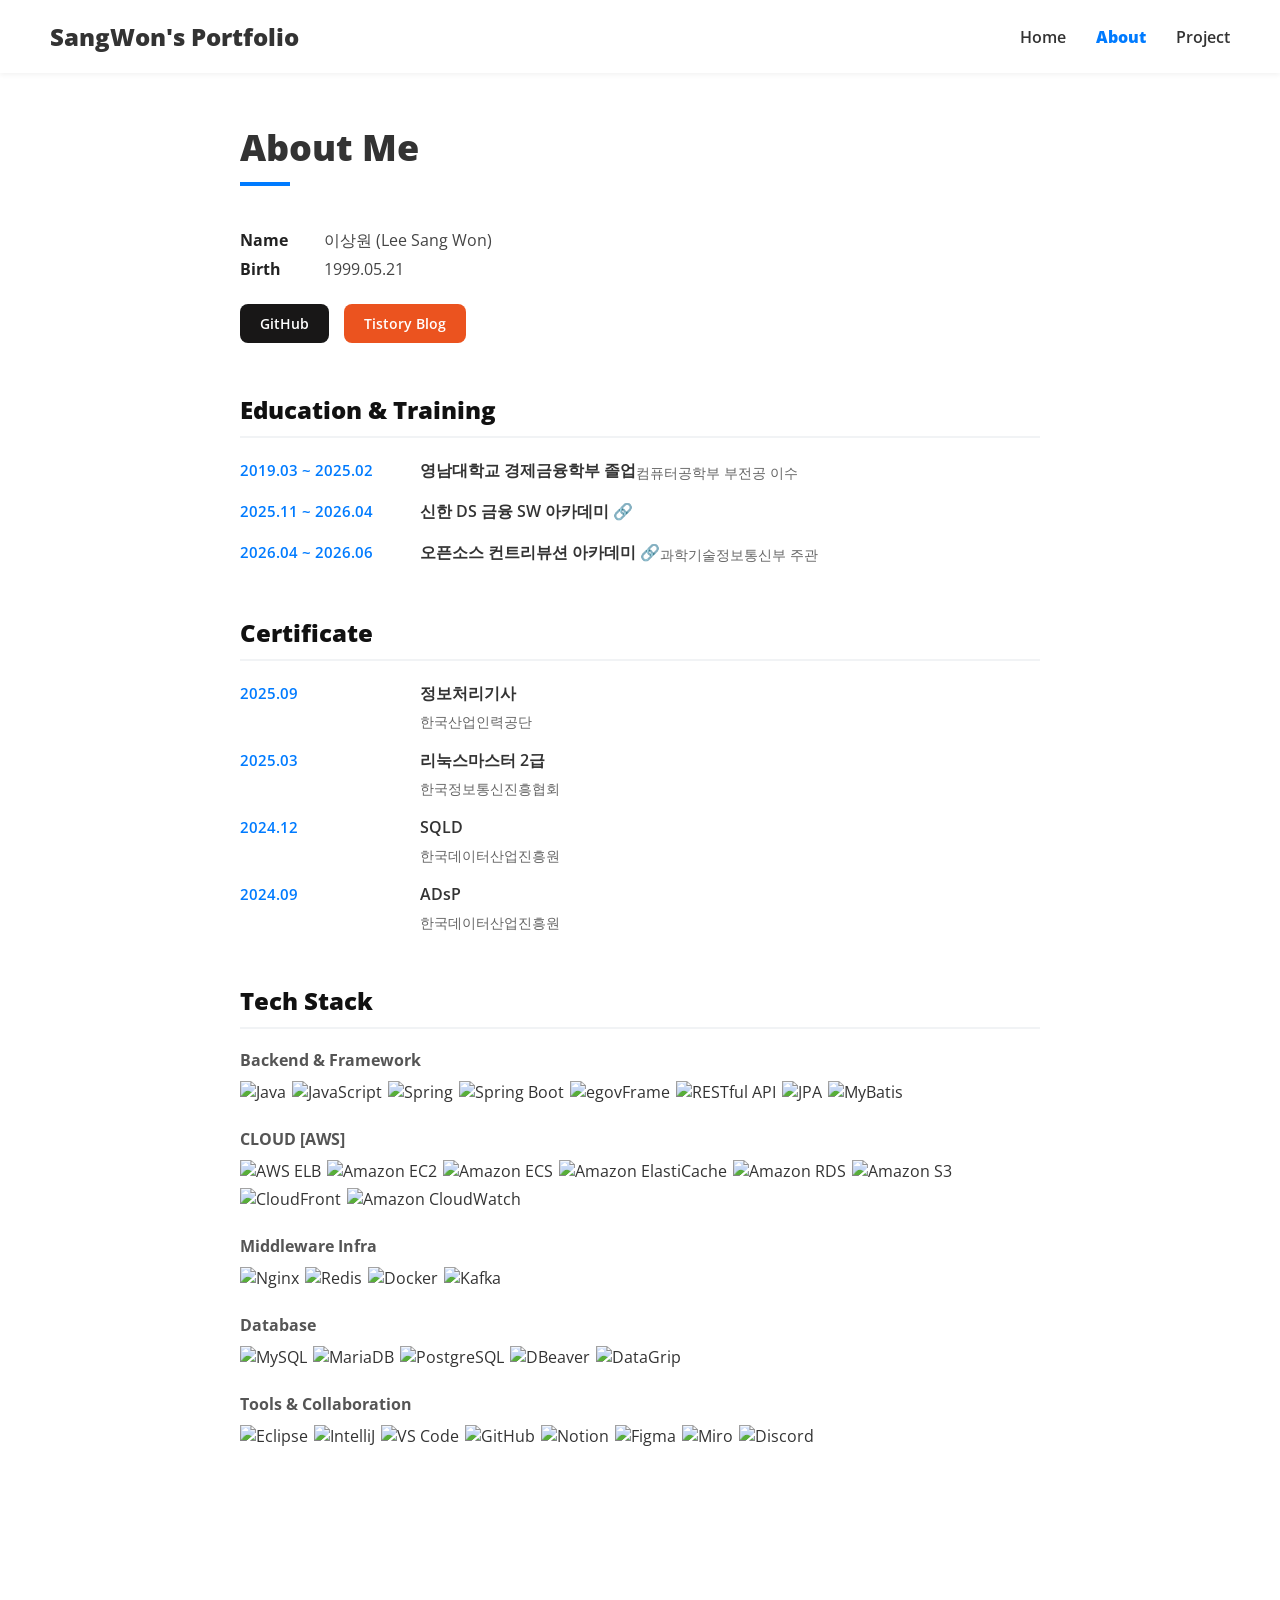
==== about.html @ 1053d4ac "Update about.html" ====
<!DOCTYPE html>
<html lang="ko">
<head>
    <meta charset="UTF-8">
    <meta name="viewport" content="width=device-width, initial-scale=1.0">
    <title>About - 상원's Portfolio</title>
    <link href="https://fonts.googleapis.com/css2?family=Open+Sans:wght@400;600;800&display=swap" rel="stylesheet">
    <link rel="stylesheet" href="style.css">
</head>
<body>
    <header id="header-container"></header>

    <main class="main-about">
        <h1 class="title">About Me</h1>
        <div class="line"></div>

        <div class="profile-info">
            <div><strong>Name</strong> 이상원 (Lee Sang Won)</div>
            <div><strong>Birth</strong> 1999.05.21</div>
        </div>

        <div class="channels">
            <a href="https://github.com/nippyclouding" target="_blank" class="btn-channel btn-github">GitHub</a>
            <a href="https://nippyclouding.tistory.com/" target="_blank" class="btn-channel btn-blog">Tistory Blog</a>
        </div>

        <h2 class="section-title">Education & Training</h2>
        <ul class="history-list">
            <li>
                <div class="date">2019.03 ~ 2025.02</div>
                <div class="desc">영남대학교 경제금융학부 졸업   </div>
                    <div class="sub-desc">컴퓨터공학부 부전공 이수</div>
            </li>
            <li>
                <div class="date">2025.11 ~ 2026.04</div>
                <div class="desc">
                    <a href="https://shinhanacademy.com/" target="_blank" class="link-hover">신한 DS 금융 SW 아카데미 🔗</a>
                </div>
            </li>
            <li>
                <div class="date">2026.04 ~ 2026.06</div>
                <div class="desc">
                    <a href="https://oss.kr/pages/3" target="_blank" class="link-hover">오픈소스 컨트리뷰션 아카데미 🔗</a>
                </div>
                <div class="sub-desc">과학기술정보통신부 주관</div>
            </li>
        </ul>

        <h2 class="section-title">Certificate</h2>
        <ul class="history-list">
            <li>
                <div class="date">2025.09</div>
                <div>
                    <div class="desc">정보처리기사</div>
                    <div class="sub-desc">한국산업인력공단</div>
                </div>
            </li>
            <li>
                <div class="date">2025.03</div>
                <div>
                    <div class="desc">리눅스마스터 2급</div>
                    <div class="sub-desc">한국정보통신진흥협회</div>
                </div>
            </li>
            <li>
                <div class="date">2024.12</div>
                <div>
                    <div class="desc">SQLD</div>
                    <div class="sub-desc">한국데이터산업진흥원</div>
                </div>
            </li>
            <li>
                <div class="date">2024.09</div>
                <div>
                    <div class="desc">ADsP</div>
                    <div class="sub-desc">한국데이터산업진흥원</div>
                </div>
            </li>
        </ul>

        <h2 class="section-title">Tech Stack</h2>
        <div class="tech-stack">
            <!-- Backend & Framework -->
            <div class="stack-category">
                <h4>Backend & Framework</h4>
                <div class="tags">
                    <img src="https://img.shields.io/badge/Java-007396?style=flat-square&logo=java&logoColor=white" alt="Java">
                    <img src="https://img.shields.io/badge/JavaScript-F7DF1E?style=flat-square&logo=javascript&logoColor=black" alt="JavaScript">
                    <img src="https://img.shields.io/badge/Spring-6DB33F?style=flat-square&logo=spring&logoColor=white" alt="Spring">
                    <img src="https://img.shields.io/badge/Spring Boot-6DB33F?style=flat-square&logo=springboot&logoColor=white" alt="Spring Boot">
                    <img src="https://img.shields.io/badge/egovFrame-333333?style=flat-square" alt="egovFrame">
                    <img src="https://img.shields.io/badge/RESTful API-005571?style=flat-square" alt="RESTful API">
                    <img src="https://img.shields.io/badge/JPA-59666C?style=flat-square" alt="JPA">
                    <img src="https://img.shields.io/badge/MyBatis-000000?style=flat-square" alt="MyBatis">
                </div>
            </div>

            <!-- CLOUD [AWS] -->
            <div class="stack-category">
                <h4>CLOUD [AWS]</h4>
                <div class="tags">
                    <img src="https://img.shields.io/badge/AWS ELB (ALB)-8C4FFF?style=flat-square&logo=amazonwebservices&logoColor=white" alt="AWS ELB">
                    <img src="https://img.shields.io/badge/Amazon EC2-FF9900?style=flat-square&logo=amazonec2&logoColor=white" alt="Amazon EC2">
                    <img src="https://img.shields.io/badge/Amazon ECS-FF9900?style=flat-square&logo=amazonecs&logoColor=white" alt="Amazon ECS">
                    <img src="https://img.shields.io/badge/Amazon ElastiCache-C925D1?style=flat-square&logo=amazonwebservices&logoColor=white" alt="Amazon ElastiCache">
                    <img src="https://img.shields.io/badge/Amazon RDS-527FFF?style=flat-square&logo=amazonrds&logoColor=white" alt="Amazon RDS">
                    <img src="https://img.shields.io/badge/Amazon S3-569A31?style=flat-square&logo=amazons3&logoColor=white" alt="Amazon S3">
                    <img src="https://img.shields.io/badge/Amazon CloudFront-D05C4B?style=flat-square" alt="CloudFront">
                    <img src="https://img.shields.io/badge/Amazon CloudWatch-FF4F8B?style=flat-square&logo=amazoncloudwatch&logoColor=white" alt="Amazon CloudWatch">
                </div>
            </div>

            <!-- Middleware Infra -->
            <div class="stack-category">
                <h4>Middleware Infra</h4>
                <div class="tags">
                    <img src="https://img.shields.io/badge/Nginx-009639?style=flat-square&logo=nginx&logoColor=white" alt="Nginx">
                    <img src="https://img.shields.io/badge/Redis-DC382D?style=flat-square&logo=redis&logoColor=white" alt="Redis">
                    <img src="https://img.shields.io/badge/Docker-2496ED?style=flat-square&logo=docker&logoColor=white" alt="Docker">
                    <img src="https://img.shields.io/badge/Apache Kafka-231F20?style=flat-square&logo=apachekafka&logoColor=white" alt="Kafka">
                </div>
            </div>

            <!-- Database -->
            <div class="stack-category">
                <h4>Database</h4>
                <div class="tags">
                    <img src="https://img.shields.io/badge/MySQL-4479A1?style=flat-square&logo=mysql&logoColor=white" alt="MySQL">
                    <img src="https://img.shields.io/badge/MariaDB-003545?style=flat-square&logo=mariadb&logoColor=white" alt="MariaDB">
                    <img src="https://img.shields.io/badge/PostgreSQL-4169E1?style=flat-square&logo=postgresql&logoColor=white" alt="PostgreSQL">
                    <img src="https://img.shields.io/badge/DBeaver-382923?style=flat-square&logo=dbeaver&logoColor=white" alt="DBeaver">
                    <img src="https://img.shields.io/badge/DataGrip-000000?style=flat-square&logo=datagrip&logoColor=white" alt="DataGrip">
                </div>
            </div>

            <!-- Tools & Collaboration -->
            <div class="stack-category">
                <h4>Tools & Collaboration</h4>
                <div class="tags">
                    <img src="https://img.shields.io/badge/Eclipse-2C2255?style=flat-square&logo=eclipseide&logoColor=white" alt="Eclipse">
                    <img src="https://img.shields.io/badge/IntelliJ IDEA-000000?style=flat-square&logo=intellijidea&logoColor=white" alt="IntelliJ">
                    <img src="https://img.shields.io/badge/VS Code-007ACC?style=flat-square&logo=visualstudiocode&logoColor=white" alt="VS Code">
                    <img src="https://img.shields.io/badge/GitHub-181717?style=flat-square&logo=github&logoColor=white" alt="GitHub">
                    <img src="https://img.shields.io/badge/Notion-000000?style=flat-square&logo=notion&logoColor=white" alt="Notion">
                    <img src="https://img.shields.io/badge/Figma-F24E1E?style=flat-square&logo=figma&logoColor=white" alt="Figma">
                    <img src="https://img.shields.io/badge/Miro-050038?style=flat-square&logo=miro&logoColor=white" alt="Miro">
                    <img src="https://img.shields.io/badge/Discord-5865F2?style=flat-square&logo=discord&logoColor=white" alt="Discord">
                </div>
            </div>
        </div>

    </main>

    <!-- 자바스크립트 파일 연결 (헤더 불러오기 및 활성화 기능) -->
    <script src="script.js"></script>
</body>
</html>
---- style.css ----
/* =========================================
   1. 공통 스타일 (모든 페이지 적용)
   ========================================= */
body { margin: 0; padding: 0; font-family: 'Open Sans', sans-serif; background-color: #ffffff; color: #333333; }
a { text-decoration: none; color: inherit; }

/* 헤더 */
header { display: flex; justify-content: space-between; align-items: center; padding: 20px 50px; box-shadow: 0 2px 5px rgba(0,0,0,0.05); background-color: white; }
.logo { font-size: 24px; font-weight: 800; }
.menu ul { list-style: none; display: flex; gap: 30px; margin: 0; padding: 0; }
.menu ul li a { font-weight: 600; font-size: 16px; transition: color 0.3s; color: #333;}
.menu ul li a:hover { color: #007bff; }
.menu ul li a.active { color: #007bff; font-weight: 800; }

/* 공통 제목 스타일 */
.title { font-size: 36px; font-weight: 800; margin-bottom: 10px; }
.line { width: 50px; height: 4px; background-color: #007bff; margin-bottom: 40px; }


/* =========================================
   2. Index 페이지 전용 스타일 (시원한 좌우 분할)
   ========================================= */
.main-index { display: flex; align-items: center; justify-content: space-between; height: calc(100vh - 85px); max-width: 1200px; margin: 0 auto; padding: 0 50px; }

/* 사라졌던 예시 이미지 주소 복구! */
.image-box { width: 45%; height: 65vh; background-image: url('https://images.unsplash.com/photo-1498050108023-c5249f4df085?ixlib=rb-4.0.3&auto=format&fit=crop&w=600&q=80'); background-size: cover; background-position: center; border-radius: 30px; box-shadow: 0 20px 40px rgba(0,0,0,0.15); }
.text-box { width: 45%; display: flex; flex-direction: column; justify-content: center; }
.name { font-size: 56px; font-weight: 800; margin: 0 0 15px 0; letter-spacing: -1px; }
.index-line { width: 60px; height: 6px; background-color: #007bff; margin-bottom: 30px; }

/* 롤링 애니메이션 */
.animated-text { font-size: 38px; font-weight: 700; display: flex; align-items: center; margin-bottom: 50px; color: #333; }
.words-wrapper { margin-left: 15px; height: 50px; overflow: hidden; position: relative; }
.words { display: flex; flex-direction: column; animation: rollUp 6s cubic-bezier(0.68, -0.55, 0.27, 1.55) infinite; color: #007bff; }
.words span { height: 50px; line-height: 50px; }

@keyframes rollUp {
    0%, 25% { transform: translateY(0); }
    33%, 58% { transform: translateY(-50px); }
    66%, 91% { transform: translateY(-100px); }
    100% { transform: translateY(0); }
}

.btn-project { display: inline-block; padding: 16px 36px; background-color: #111; color: white; font-size: 18px; font-weight: 600; border-radius: 40px; width: fit-content; transition: all 0.3s ease; }
.btn-project:hover { background-color: #007bff; transform: translateY(-5px); box-shadow: 0 10px 20px rgba(0,123,255,0.3); }


/* =========================================
   3. About 페이지 전용 스타일 (세로로 정상 출력)
   ========================================= */
.main-about { max-width: 800px; margin: 50px auto; padding: 0 20px 100px 20px; }
.section-title { font-size: 24px; font-weight: 800; margin-top: 50px; margin-bottom: 20px; color: #111; border-bottom: 2px solid #f1f3f5; padding-bottom: 10px; }
.profile-info { font-size: 16px; line-height: 1.8; color: #444; }
.profile-info strong { width: 80px; display: inline-block; color: #222; }
.channels { display: flex; gap: 15px; margin-top: 20px; }
.btn-channel { padding: 10px 20px; border-radius: 8px; font-weight: 600; font-size: 14px; color: white; transition: transform 0.3s, opacity 0.3s; }
.btn-channel:hover { transform: translateY(-3px); opacity: 0.9; }
.btn-github { background-color: #181717; }
.btn-blog { background-color: #eb531f; }
.link-hover { transition: color 0.3s; }
.link-hover:hover { color: #007bff; text-decoration: underline; }
.history-list { list-style: none; padding: 0; margin: 0; }
.history-list li { display: flex; align-items: flex-start; margin-bottom: 15px; line-height: 1.6; }
.history-list .date { font-weight: 600; color: #007bff; width: 180px; flex-shrink: 0; font-size: 15px; }
.history-list .desc { font-size: 16px; color: #333; font-weight: 600; }
.history-list .sub-desc { font-size: 14px; color: #666; font-weight: 400; margin-top: 4px; }
.tech-stack { margin-top: 20px; }
.stack-category { margin-bottom: 25px; }
.stack-category h4 { margin: 0 0 10px 0; font-size: 16px; color: #555; }
.tags { display: flex; flex-wrap: wrap; gap: 6px; }


/* =========================================
   4. Project 페이지 전용 스타일
   ========================================= */
.main-project { max-width: 1000px; margin: 50px auto; padding: 0 20px 100px 20px; }
.project-grid { display: grid; grid-template-columns: 1fr 1fr; gap: 30px; }
.card { background: white; border-radius: 15px; padding: 30px; box-shadow: 0 10px 20px rgba(0,0,0,0.05); transition: transform 0.3s; border: 1px solid #f1f3f5; }
.card:hover { transform: translateY(-5px); }
.card h3 { font-size: 22px; font-weight: 800; margin-top: 0; }
.card p { color: #666; line-height: 1.6; font-size: 15px; }
.card ul { padding-left: 20px; color: #555; margin-bottom: 25px; }
.card ul li { margin-bottom: 8px; font-size: 14px; }
.btn-link { display: inline-block; padding: 10px 20px; background-color: #007bff; color: white; border-radius: 8px; font-weight: 600; font-size: 14px; transition: background 0.3s; }
.btn-link:hover { background-color: #0056b3; }

/* 반응형 */
@media (max-width: 768px) {
    /* 공통: 헤더 세로 배치 및 간격 축소 */
    header { flex-direction: column; padding: 15px 20px; gap: 15px; }
    .menu ul { gap: 15px; flex-wrap: wrap; justify-content: center; }
    .title { font-size: 28px; }

    /* Index 페이지: 좌우 분할을 상하 분할로 변경 */
    .main-index { 
        flex-direction: column; 
        height: auto; 
        padding: 30px 20px; 
        gap: 30px; 
        text-align: center; /* 가운데 정렬 */
    }
    .image-box { width: 100%; height: 350px; border-radius: 20px; }
    .text-box { width: 100%; align-items: center; } /* 텍스트 가운데 정렬 */
    .name { font-size: 36px; margin-bottom: 10px; }
    
    /* 애니메이션 글자 크기 축소 */
    .animated-text { font-size: 24px; justify-content: center; margin-bottom: 30px; }
    .words-wrapper { height: 35px; }
    .words span { height: 35px; line-height: 35px; }
    
    /* 모바일용 애니메이션 높이 재설정 */
    @keyframes rollUp {
        0%, 25% { transform: translateY(0); }
        33%, 58% { transform: translateY(-35px); }
        66%, 91% { transform: translateY(-70px); }
        100% { transform: translateY(0); }
    }

    /* About 페이지: 여백 줄이고 타임라인 세로로 변경 */
    .main-about { padding: 0 15px 50px 15px; margin-top: 20px; }
    .history-list li { flex-direction: column; margin-bottom: 25px; }
    .history-list .date { width: auto; margin-bottom: 5px; font-size: 14px; }
    .profile-info { font-size: 14px; }
    .btn-channel { padding: 8px 15px; font-size: 13px; }

    /* 기술 스택 배지 정렬 */
    .tags { justify-content: flex-start; }

    /* Project 페이지: 2칸 카드를 1칸으로 변경 */
    .main-project { padding: 0 15px 50px 15px; margin-top: 20px; }
    .project-grid { grid-template-columns: 1fr; gap: 20px; }
}
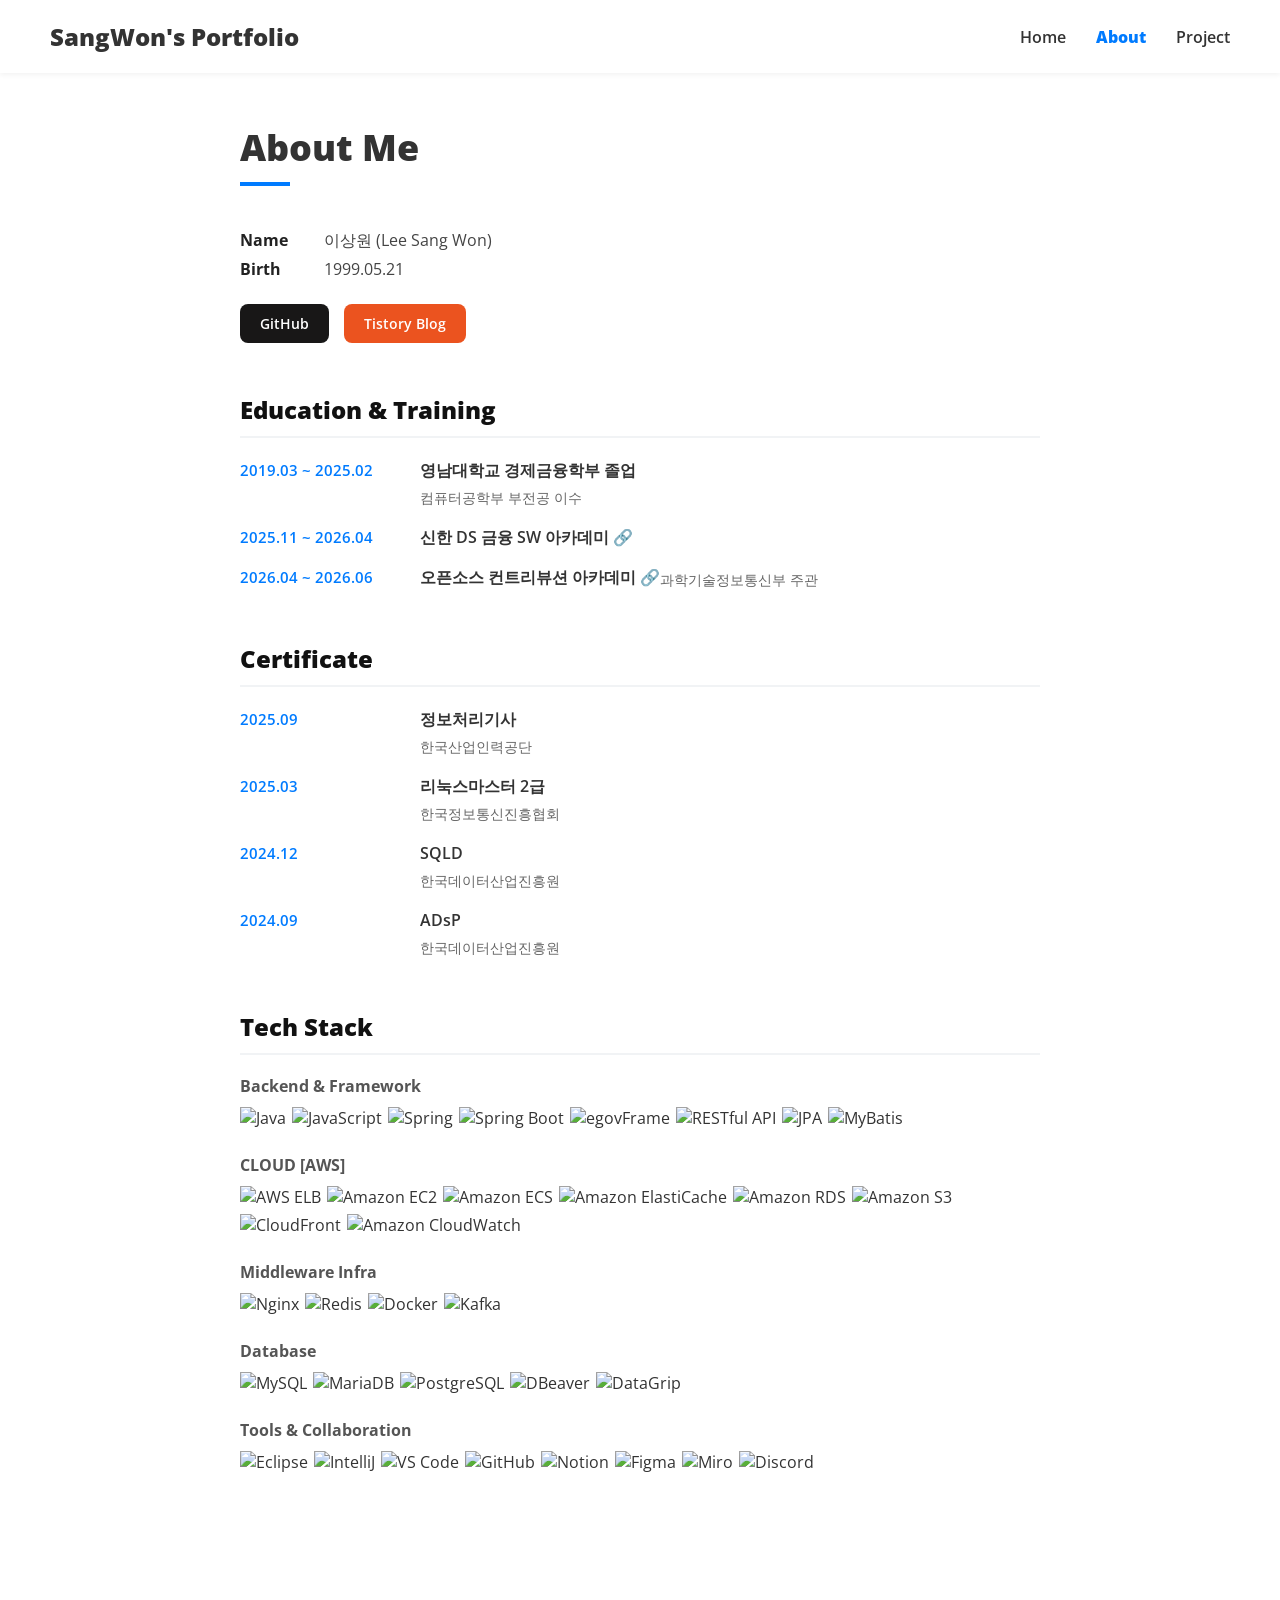
==== commit b2fe35fa: "Update about.html" ====
--- a/about.html
+++ b/about.html
@@ -28,8 +28,10 @@
         <ul class="history-list">
             <li>
                 <div class="date">2019.03 ~ 2025.02</div>
-                <div class="desc">영남대학교 경제금융학부 졸업   </div>
+                <div>
+                    <div class="desc">영남대학교 경제금융학부 졸업</div>
                     <div class="sub-desc">컴퓨터공학부 부전공 이수</div>
+                </div>
             </li>
             <li>
                 <div class="date">2025.11 ~ 2026.04</div>
--- a/style.css
+++ b/style.css
@@ -84,6 +84,88 @@
 .btn-link { display: inline-block; padding: 10px 20px; background-color: #007bff; color: white; border-radius: 8px; font-weight: 600; font-size: 14px; transition: background 0.3s; }
 .btn-link:hover { background-color: #0056b3; }
 
+/* =========================================
+   추가된 Project 페이지 타임라인 & 카드 상세 스타일
+   ========================================= */
+
+/* 타임라인 레이아웃 (가로형) */
+.project-timeline-wrapper {
+    position: relative;
+    margin: 40px 0 80px 0;
+    display: flex;
+    justify-content: space-between;
+    padding: 0 20px;
+}
+.timeline-line {
+    position: absolute;
+    top: 52px; /* 회색 점(dot) 높이에 맞춤 */
+    left: 10%;
+    right: 10%;
+    height: 2px;
+    background-color: #999;
+    z-index: 1;
+}
+.timeline-node {
+    position: relative;
+    z-index: 2;
+    display: flex;
+    flex-direction: column;
+    align-items: center;
+    text-align: center;
+    width: 23%;
+    background-color: #fff; /* 선을 가리기 위한 배경 */
+}
+.node-top {
+    font-size: 13px;
+    color: #666;
+    margin-bottom: 10px;
+    height: 38px; 
+    line-height: 1.4;
+}
+.node-dot {
+    width: 14px;
+    height: 14px;
+    background-color: #555;
+    border-radius: 50%;
+    margin-bottom: 20px;
+}
+.node-logo {
+    font-weight: 800;
+    font-size: 18px;
+    margin-bottom: 15px;
+    height: 24px;
+}
+.node-title {
+    font-size: 16px;
+    font-weight: 600;
+    margin-bottom: 10px;
+    color: #333;
+}
+.node-desc {
+    font-size: 14px;
+    color: #666;
+    line-height: 1.5;
+}
+
+/* 프로젝트 카드 이미지 및 버튼 정렬 */
+.card {
+    display: flex;
+    flex-direction: column;
+}
+.card-img {
+    width: 100%;
+    height: 200px;
+    background-size: cover;
+    background-position: center;
+    border-radius: 10px;
+    margin-bottom: 20px;
+}
+.card-links {
+    margin-top: auto; /* 버튼들을 카드 하단으로 밀어냄 */
+    display: flex;
+    gap: 10px;
+}
+
 /* 반응형 */
 @media (max-width: 768px) {
     /* 공통: 헤더 세로 배치 및 간격 축소 */
@@ -115,6 +197,7 @@
         66%, 91% { transform: translateY(-70px); }
         100% { transform: translateY(0); }
     }
+   
 
     /* About 페이지: 여백 줄이고 타임라인 세로로 변경 */
     .main-about { padding: 0 15px 50px 15px; margin-top: 20px; }
@@ -129,4 +212,32 @@
     /* Project 페이지: 2칸 카드를 1칸으로 변경 */
     .main-project { padding: 0 15px 50px 15px; margin-top: 20px; }
     .project-grid { grid-template-columns: 1fr; gap: 20px; }
-}
+
+
+
+   /* 모바일 타임라인 (세로형 변환) */
+    .project-timeline-wrapper {
+        flex-direction: column;
+        align-items: flex-start;
+        gap: 30px;
+        padding-left: 30px;
+    }
+    .timeline-line {
+        top: 0;
+        bottom: 0;
+        left: 36px;
+        width: 2px;
+        height: auto;
+    }
+    .timeline-node {
+        width: 100%;
+        flex-direction: row;
+        text-align: left;
+        background: transparent;
+    }
+    .node-top { height: auto; width: 120px; margin-bottom: 0; padding-right: 15px; }
+    .node-dot { margin: 0 15px 0 0; position: relative; left: -10px; }
+    .node-logo, .node-title, .node-desc { margin-bottom: 5px; }
+    .node-logo { display: none; /* 모바일에서는 깔끔함을 위해 로고 생략 */ }
+    .node-desc { br { display: none; } } /* 모바일에서는 줄바꿈 무시 */
+}
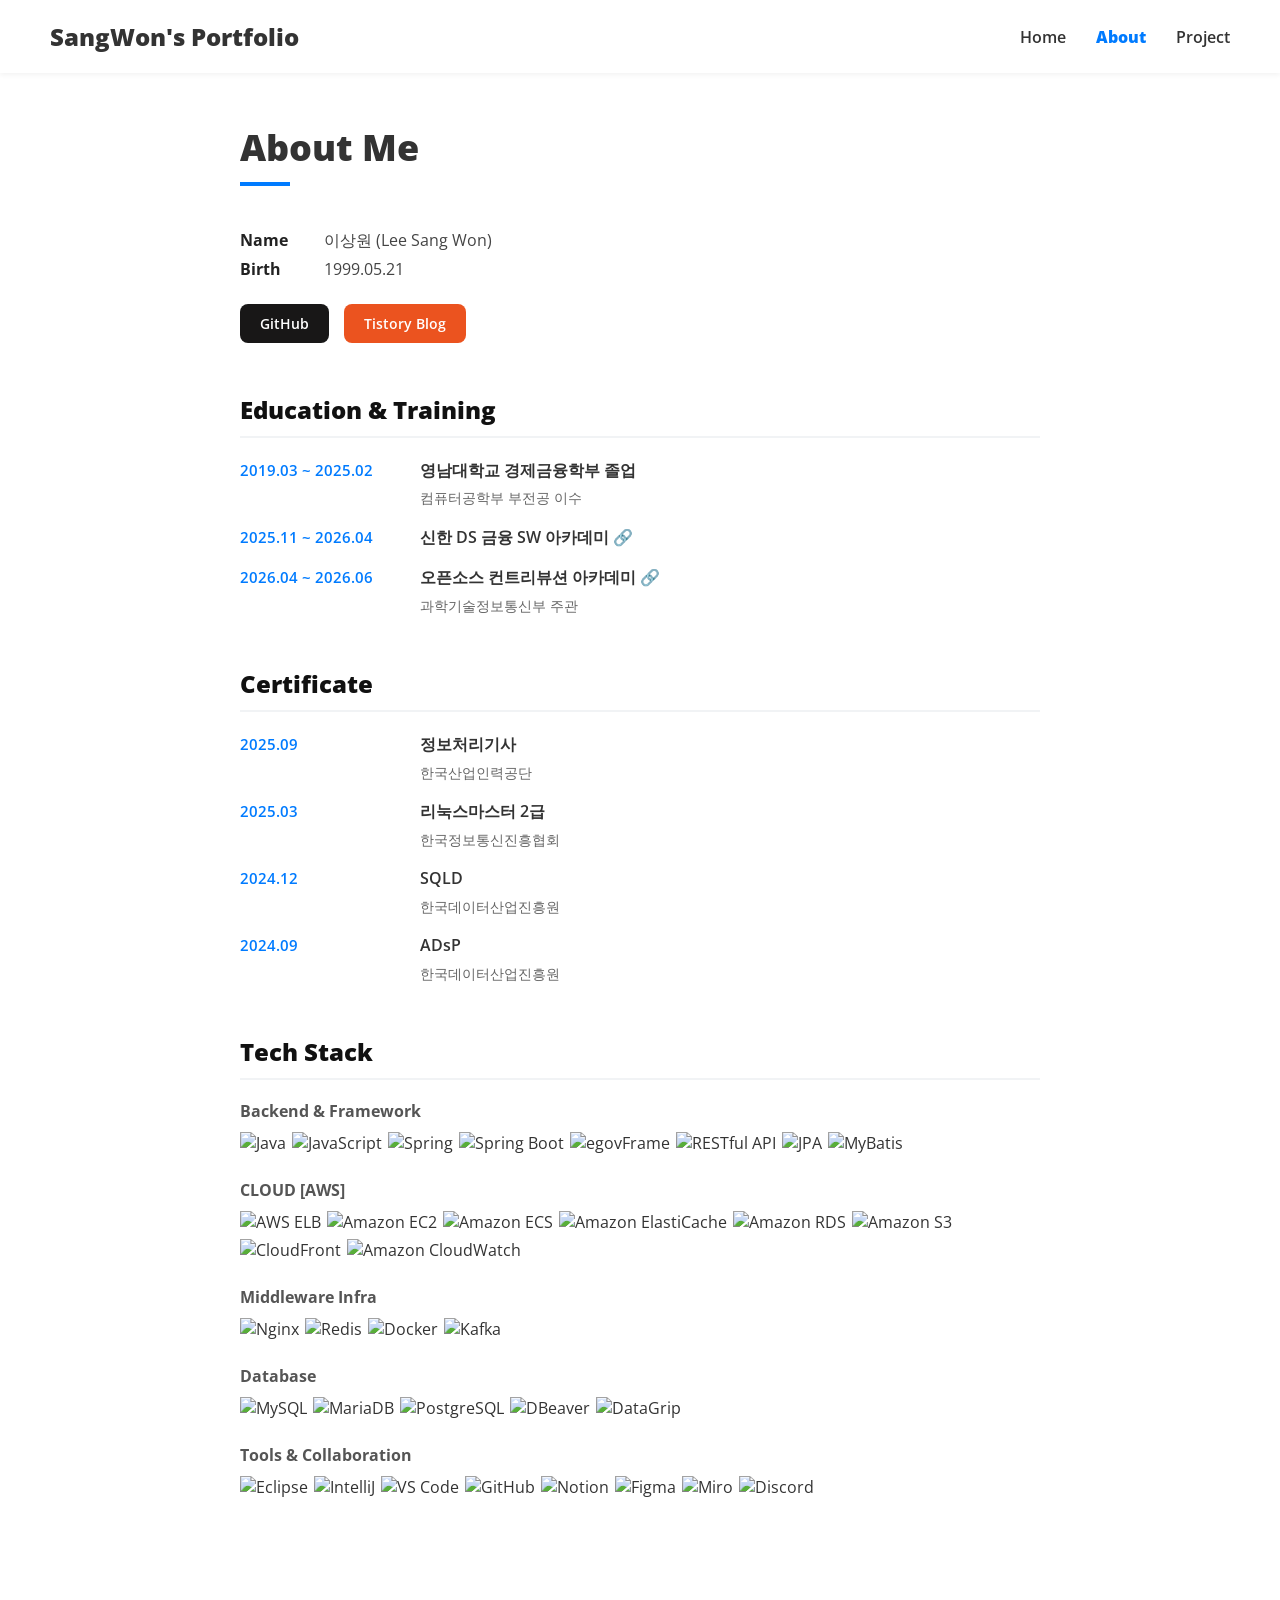
==== commit 71471d1e: "프로젝트 3개로 수정" ====
--- a/about.html
+++ b/about.html
@@ -35,16 +35,20 @@
             </li>
             <li>
                 <div class="date">2025.11 ~ 2026.04</div>
-                <div class="desc">
-                    <a href="https://shinhanacademy.com/" target="_blank" class="link-hover">신한 DS 금융 SW 아카데미 🔗</a>
+                <div>
+                    <div class="desc">
+                        <a href="https://shinhanacademy.com/" target="_blank" class="link-hover">신한 DS 금융 SW 아카데미 🔗</a>
+                    </div>
                 </div>
             </li>
             <li>
                 <div class="date">2026.04 ~ 2026.06</div>
-                <div class="desc">
-                    <a href="https://oss.kr/pages/3" target="_blank" class="link-hover">오픈소스 컨트리뷰션 아카데미 🔗</a>
+                <div>
+                    <div class="desc">
+                        <a href="https://oss.kr/pages/3" target="_blank" class="link-hover">오픈소스 컨트리뷰션 아카데미 🔗</a>
+                    </div>
+                    <div class="sub-desc">과학기술정보통신부 주관</div>
                 </div>
-                <div class="sub-desc">과학기술정보통신부 주관</div>
             </li>
         </ul>
 
--- a/style.css
+++ b/style.css
@@ -74,7 +74,7 @@
    4. Project 페이지 전용 스타일
    ========================================= */
 .main-project { max-width: 1000px; margin: 50px auto; padding: 0 20px 100px 20px; }
-.project-grid { display: grid; grid-template-columns: 1fr 1fr; gap: 30px; }
+.project-grid { display: grid; grid-template-columns: repeat(3, 1fr); gap: 30px; }
 .card { background: white; border-radius: 15px; padding: 30px; box-shadow: 0 10px 20px rgba(0,0,0,0.05); transition: transform 0.3s; border: 1px solid #f1f3f5; }
 .card:hover { transform: translateY(-5px); }
 .card h3 { font-size: 22px; font-weight: 800; margin-top: 0; }
@@ -112,7 +112,7 @@
     flex-direction: column;
     align-items: center;
     text-align: center;
-    width: 23%;
+    width: 30%;
     background-color: #fff; /* 선을 가리기 위한 배경 */
 }
 .node-top {
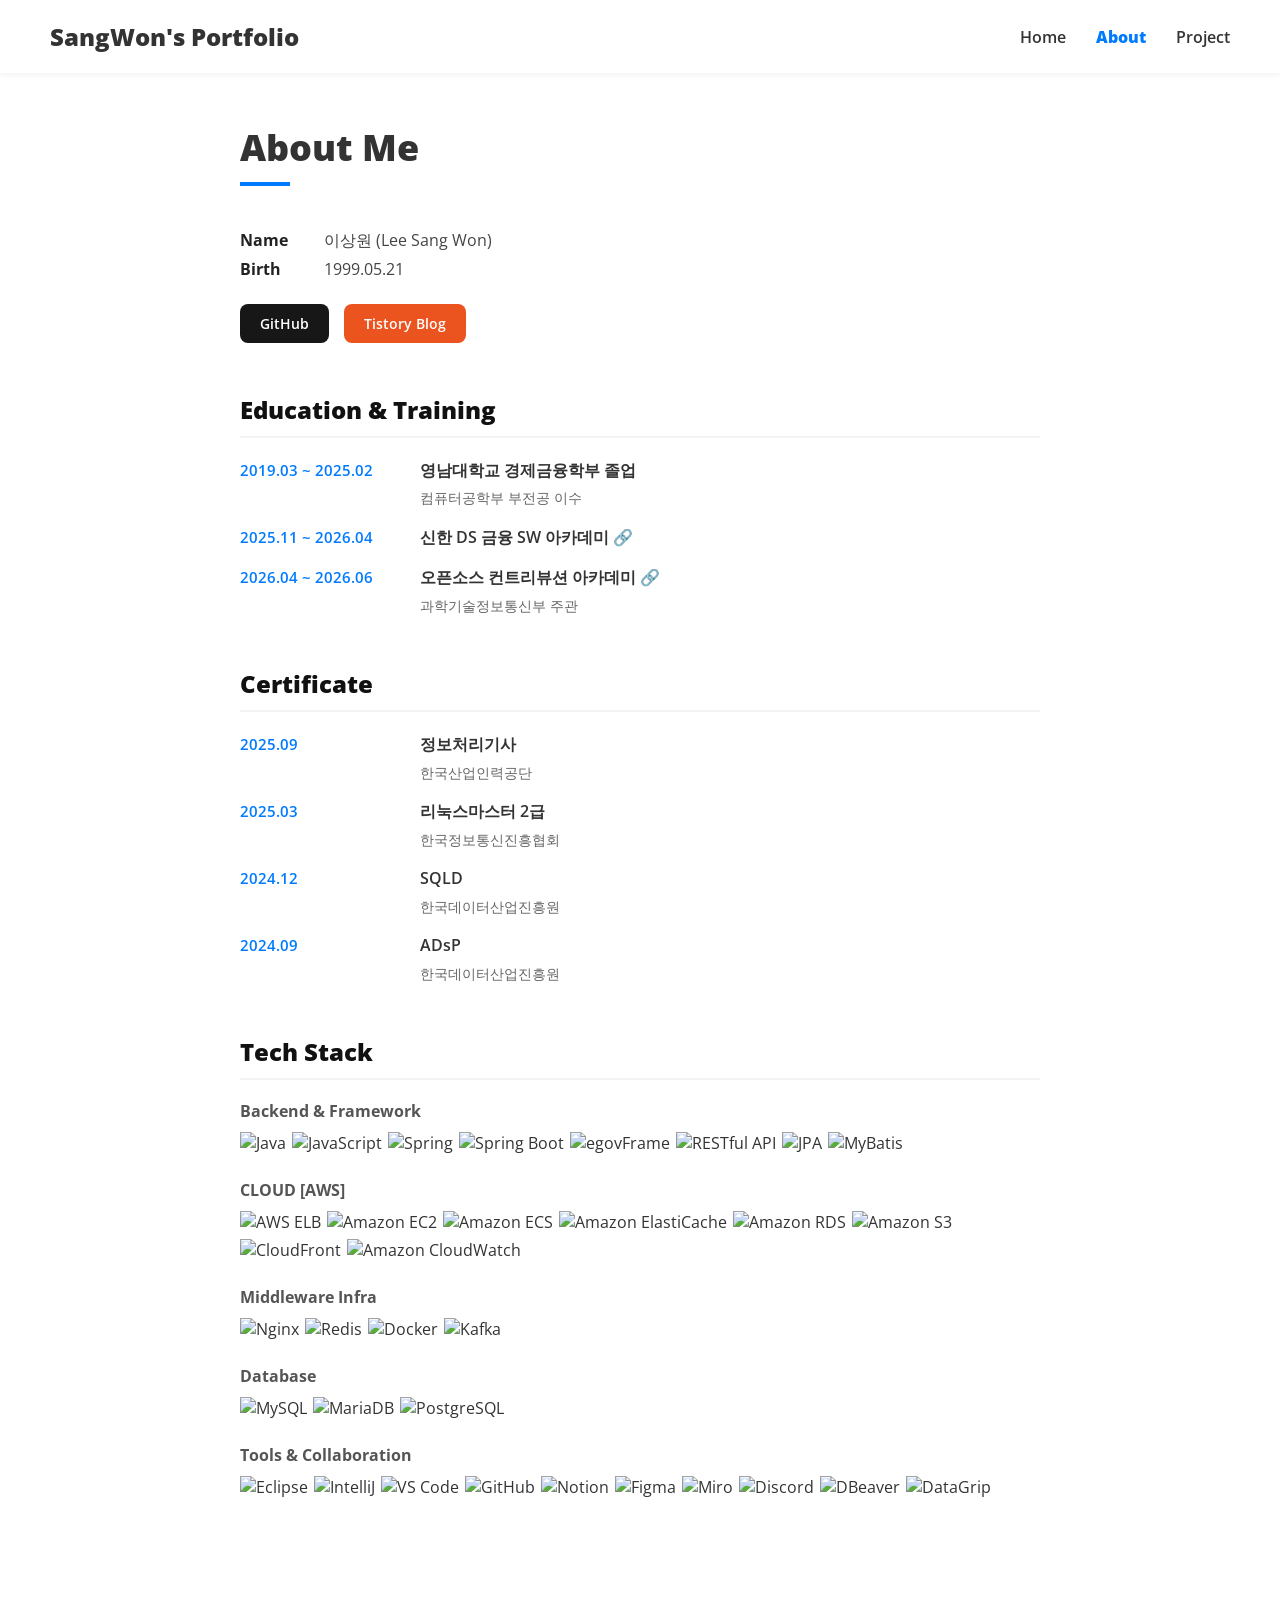
==== commit ddc27c41: "add detail, fix design" ====
--- a/about.html
+++ b/about.html
@@ -134,8 +134,6 @@
                     <img src="https://img.shields.io/badge/MySQL-4479A1?style=flat-square&logo=mysql&logoColor=white" alt="MySQL">
                     <img src="https://img.shields.io/badge/MariaDB-003545?style=flat-square&logo=mariadb&logoColor=white" alt="MariaDB">
                     <img src="https://img.shields.io/badge/PostgreSQL-4169E1?style=flat-square&logo=postgresql&logoColor=white" alt="PostgreSQL">
-                    <img src="https://img.shields.io/badge/DBeaver-382923?style=flat-square&logo=dbeaver&logoColor=white" alt="DBeaver">
-                    <img src="https://img.shields.io/badge/DataGrip-000000?style=flat-square&logo=datagrip&logoColor=white" alt="DataGrip">
                 </div>
             </div>
 
@@ -151,6 +149,8 @@
                     <img src="https://img.shields.io/badge/Figma-F24E1E?style=flat-square&logo=figma&logoColor=white" alt="Figma">
                     <img src="https://img.shields.io/badge/Miro-050038?style=flat-square&logo=miro&logoColor=white" alt="Miro">
                     <img src="https://img.shields.io/badge/Discord-5865F2?style=flat-square&logo=discord&logoColor=white" alt="Discord">
+                    <img src="https://img.shields.io/badge/DBeaver-382923?style=flat-square&logo=dbeaver&logoColor=white" alt="DBeaver">
+                    <img src="https://img.shields.io/badge/DataGrip-000000?style=flat-square&logo=datagrip&logoColor=white" alt="DataGrip">
                 </div>
             </div>
         </div>
--- a/style.css
+++ b/style.css
@@ -1,88 +1,378 @@
 /* =========================================
    1. 공통 스타일 (모든 페이지 적용)
    ========================================= */
-body { margin: 0; padding: 0; font-family: 'Open Sans', sans-serif; background-color: #ffffff; color: #333333; }
-a { text-decoration: none; color: inherit; }
+body {
+    margin: 0;
+    padding: 0;
+    font-family: 'Open Sans', sans-serif;
+    background-color: #ffffff;
+    color: #333333;
+}
+
+a {
+    text-decoration: none;
+    color: inherit;
+}
 
 /* 헤더 */
-header { display: flex; justify-content: space-between; align-items: center; padding: 20px 50px; box-shadow: 0 2px 5px rgba(0,0,0,0.05); background-color: white; }
-.logo { font-size: 24px; font-weight: 800; }
-.menu ul { list-style: none; display: flex; gap: 30px; margin: 0; padding: 0; }
-.menu ul li a { font-weight: 600; font-size: 16px; transition: color 0.3s; color: #333;}
-.menu ul li a:hover { color: #007bff; }
-.menu ul li a.active { color: #007bff; font-weight: 800; }
+header {
+    display: flex;
+    justify-content: space-between;
+    align-items: center;
+    padding: 20px 50px;
+    box-shadow: 0 2px 5px rgba(0, 0, 0, 0.05);
+    background-color: white;
+}
+
+.logo {
+    font-size: 24px;
+    font-weight: 800;
+}
+
+.menu ul {
+    list-style: none;
+    display: flex;
+    gap: 30px;
+    margin: 0;
+    padding: 0;
+}
+
+.menu ul li a {
+    font-weight: 600;
+    font-size: 16px;
+    transition: color 0.3s;
+    color: #333;
+}
+
+.menu ul li a:hover {
+    color: #007bff;
+}
+
+.menu ul li a.active {
+    color: #007bff;
+    font-weight: 800;
+}
 
 /* 공통 제목 스타일 */
-.title { font-size: 36px; font-weight: 800; margin-bottom: 10px; }
-.line { width: 50px; height: 4px; background-color: #007bff; margin-bottom: 40px; }
+.title {
+    font-size: 36px;
+    font-weight: 800;
+    margin-bottom: 10px;
+}
+
+.line {
+    width: 50px;
+    height: 4px;
+    background-color: #007bff;
+    margin-bottom: 40px;
+}
 
 
 /* =========================================
    2. Index 페이지 전용 스타일 (시원한 좌우 분할)
    ========================================= */
-.main-index { display: flex; align-items: center; justify-content: space-between; height: calc(100vh - 85px); max-width: 1200px; margin: 0 auto; padding: 0 50px; }
+.main-index {
+    display: flex;
+    align-items: center;
+    justify-content: space-between;
+    height: calc(100vh - 85px);
+    max-width: 1200px;
+    margin: 0 auto;
+    padding: 0 50px;
+}
 
 /* 사라졌던 예시 이미지 주소 복구! */
-.image-box { width: 45%; height: 65vh; background-image: url('https://images.unsplash.com/photo-1498050108023-c5249f4df085?ixlib=rb-4.0.3&auto=format&fit=crop&w=600&q=80'); background-size: cover; background-position: center; border-radius: 30px; box-shadow: 0 20px 40px rgba(0,0,0,0.15); }
-.text-box { width: 45%; display: flex; flex-direction: column; justify-content: center; }
-.name { font-size: 56px; font-weight: 800; margin: 0 0 15px 0; letter-spacing: -1px; }
-.index-line { width: 60px; height: 6px; background-color: #007bff; margin-bottom: 30px; }
+.image-box {
+    width: 45%;
+    height: 65vh;
+    background-image: url('https://images.unsplash.com/photo-1498050108023-c5249f4df085?ixlib=rb-4.0.3&auto=format&fit=crop&w=600&q=80');
+    background-size: cover;
+    background-position: center;
+    border-radius: 30px;
+    box-shadow: 0 20px 40px rgba(0, 0, 0, 0.15);
+}
+
+.text-box {
+    width: 45%;
+    display: flex;
+    flex-direction: column;
+    justify-content: center;
+}
+
+.name {
+    font-size: 56px;
+    font-weight: 800;
+    margin: 0 0 15px 0;
+    letter-spacing: -1px;
+}
+
+.index-line {
+    width: 60px;
+    height: 6px;
+    background-color: #007bff;
+    margin-bottom: 30px;
+}
 
 /* 롤링 애니메이션 */
-.animated-text { font-size: 38px; font-weight: 700; display: flex; align-items: center; margin-bottom: 50px; color: #333; }
-.words-wrapper { margin-left: 15px; height: 50px; overflow: hidden; position: relative; }
-.words { display: flex; flex-direction: column; animation: rollUp 6s cubic-bezier(0.68, -0.55, 0.27, 1.55) infinite; color: #007bff; }
-.words span { height: 50px; line-height: 50px; }
+.animated-text {
+    font-size: 38px;
+    font-weight: 700;
+    display: flex;
+    align-items: center;
+    margin-bottom: 50px;
+    color: #333;
+}
+
+.words-wrapper {
+    margin-left: 15px;
+    height: 50px;
+    overflow: hidden;
+    position: relative;
+}
+
+.words {
+    display: flex;
+    flex-direction: column;
+    animation: rollUp 6s cubic-bezier(0.68, -0.55, 0.27, 1.55) infinite;
+    color: #007bff;
+}
+
+.words span {
+    height: 50px;
+    line-height: 50px;
+}
 
 @keyframes rollUp {
-    0%, 25% { transform: translateY(0); }
-    33%, 58% { transform: translateY(-50px); }
-    66%, 91% { transform: translateY(-100px); }
-    100% { transform: translateY(0); }
-}
-
-.btn-project { display: inline-block; padding: 16px 36px; background-color: #111; color: white; font-size: 18px; font-weight: 600; border-radius: 40px; width: fit-content; transition: all 0.3s ease; }
-.btn-project:hover { background-color: #007bff; transform: translateY(-5px); box-shadow: 0 10px 20px rgba(0,123,255,0.3); }
+
+    0%,
+    25% {
+        transform: translateY(0);
+    }
+
+    33%,
+    58% {
+        transform: translateY(-50px);
+    }
+
+    66%,
+    91% {
+        transform: translateY(-100px);
+    }
+
+    100% {
+        transform: translateY(0);
+    }
+}
+
+.btn-project {
+    display: inline-block;
+    padding: 16px 36px;
+    background-color: #111;
+    color: white;
+    font-size: 18px;
+    font-weight: 600;
+    border-radius: 40px;
+    width: fit-content;
+    transition: all 0.3s ease;
+}
+
+.btn-project:hover {
+    background-color: #007bff;
+    transform: translateY(-5px);
+    box-shadow: 0 10px 20px rgba(0, 123, 255, 0.3);
+}
 
 
 /* =========================================
    3. About 페이지 전용 스타일 (세로로 정상 출력)
    ========================================= */
-.main-about { max-width: 800px; margin: 50px auto; padding: 0 20px 100px 20px; }
-.section-title { font-size: 24px; font-weight: 800; margin-top: 50px; margin-bottom: 20px; color: #111; border-bottom: 2px solid #f1f3f5; padding-bottom: 10px; }
-.profile-info { font-size: 16px; line-height: 1.8; color: #444; }
-.profile-info strong { width: 80px; display: inline-block; color: #222; }
-.channels { display: flex; gap: 15px; margin-top: 20px; }
-.btn-channel { padding: 10px 20px; border-radius: 8px; font-weight: 600; font-size: 14px; color: white; transition: transform 0.3s, opacity 0.3s; }
-.btn-channel:hover { transform: translateY(-3px); opacity: 0.9; }
-.btn-github { background-color: #181717; }
-.btn-blog { background-color: #eb531f; }
-.link-hover { transition: color 0.3s; }
-.link-hover:hover { color: #007bff; text-decoration: underline; }
-.history-list { list-style: none; padding: 0; margin: 0; }
-.history-list li { display: flex; align-items: flex-start; margin-bottom: 15px; line-height: 1.6; }
-.history-list .date { font-weight: 600; color: #007bff; width: 180px; flex-shrink: 0; font-size: 15px; }
-.history-list .desc { font-size: 16px; color: #333; font-weight: 600; }
-.history-list .sub-desc { font-size: 14px; color: #666; font-weight: 400; margin-top: 4px; }
-.tech-stack { margin-top: 20px; }
-.stack-category { margin-bottom: 25px; }
-.stack-category h4 { margin: 0 0 10px 0; font-size: 16px; color: #555; }
-.tags { display: flex; flex-wrap: wrap; gap: 6px; }
+.main-about {
+    max-width: 800px;
+    margin: 50px auto;
+    padding: 0 20px 100px 20px;
+}
+
+.section-title {
+    font-size: 24px;
+    font-weight: 800;
+    margin-top: 50px;
+    margin-bottom: 20px;
+    color: #111;
+    border-bottom: 2px solid #f1f3f5;
+    padding-bottom: 10px;
+}
+
+.profile-info {
+    font-size: 16px;
+    line-height: 1.8;
+    color: #444;
+}
+
+.profile-info strong {
+    width: 80px;
+    display: inline-block;
+    color: #222;
+}
+
+.channels {
+    display: flex;
+    gap: 15px;
+    margin-top: 20px;
+}
+
+.btn-channel {
+    padding: 10px 20px;
+    border-radius: 8px;
+    font-weight: 600;
+    font-size: 14px;
+    color: white;
+    transition: transform 0.3s, opacity 0.3s;
+}
+
+.btn-channel:hover {
+    transform: translateY(-3px);
+    opacity: 0.9;
+}
+
+.btn-github {
+    background-color: #181717;
+}
+
+.btn-blog {
+    background-color: #eb531f;
+}
+
+.link-hover {
+    transition: color 0.3s;
+}
+
+.link-hover:hover {
+    color: #007bff;
+    text-decoration: underline;
+}
+
+.history-list {
+    list-style: none;
+    padding: 0;
+    margin: 0;
+}
+
+.history-list li {
+    display: flex;
+    align-items: flex-start;
+    margin-bottom: 15px;
+    line-height: 1.6;
+}
+
+.history-list .date {
+    font-weight: 600;
+    color: #007bff;
+    width: 180px;
+    flex-shrink: 0;
+    font-size: 15px;
+}
+
+.history-list .desc {
+    font-size: 16px;
+    color: #333;
+    font-weight: 600;
+}
+
+.history-list .sub-desc {
+    font-size: 14px;
+    color: #666;
+    font-weight: 400;
+    margin-top: 4px;
+}
+
+.tech-stack {
+    margin-top: 20px;
+}
+
+.stack-category {
+    margin-bottom: 25px;
+}
+
+.stack-category h4 {
+    margin: 0 0 10px 0;
+    font-size: 16px;
+    color: #555;
+}
+
+.tags {
+    display: flex;
+    flex-wrap: wrap;
+    gap: 6px;
+}
 
 
 /* =========================================
    4. Project 페이지 전용 스타일
    ========================================= */
-.main-project { max-width: 1000px; margin: 50px auto; padding: 0 20px 100px 20px; }
-.project-grid { display: grid; grid-template-columns: repeat(3, 1fr); gap: 30px; }
-.card { background: white; border-radius: 15px; padding: 30px; box-shadow: 0 10px 20px rgba(0,0,0,0.05); transition: transform 0.3s; border: 1px solid #f1f3f5; }
-.card:hover { transform: translateY(-5px); }
-.card h3 { font-size: 22px; font-weight: 800; margin-top: 0; }
-.card p { color: #666; line-height: 1.6; font-size: 15px; }
-.card ul { padding-left: 20px; color: #555; margin-bottom: 25px; }
-.card ul li { margin-bottom: 8px; font-size: 14px; }
-.btn-link { display: inline-block; padding: 10px 20px; background-color: #007bff; color: white; border-radius: 8px; font-weight: 600; font-size: 14px; transition: background 0.3s; }
-.btn-link:hover { background-color: #0056b3; }
+.main-project {
+    max-width: 1000px;
+    margin: 50px auto;
+    padding: 0 20px 100px 20px;
+}
+
+.project-grid {
+    display: grid;
+    grid-template-columns: repeat(3, 1fr);
+    gap: 30px;
+}
+
+.card {
+    background: white;
+    border-radius: 15px;
+    padding: 30px;
+    box-shadow: 0 10px 20px rgba(0, 0, 0, 0.05);
+    transition: transform 0.3s;
+    border: 1px solid #f1f3f5;
+}
+
+.card:hover {
+    transform: translateY(-5px);
+}
+
+.card h3 {
+    font-size: 22px;
+    font-weight: 800;
+    margin-top: 0;
+    text-align: center;
+}
+
+.card p {
+    color: #666;
+    line-height: 1.6;
+    font-size: 15px;
+    text-align: center;
+}
+
+.card ul {
+    padding-left: 20px;
+    color: #555;
+    margin-bottom: 25px;
+}
+
+.card ul li {
+    margin-bottom: 8px;
+    font-size: 14px;
+}
+
+.btn-link {
+    display: inline-block;
+    padding: 10px 20px;
+    background-color: #007bff;
+    color: white;
+    border-radius: 8px;
+    font-weight: 600;
+    font-size: 14px;
+    transition: background 0.3s;
+}
+
+.btn-link:hover {
+    background-color: #0056b3;
+}
 
 /* =========================================
    추가된 Project 페이지 타임라인 & 카드 상세 스타일
@@ -96,15 +386,18 @@
     justify-content: space-between;
     padding: 0 20px;
 }
+
 .timeline-line {
     position: absolute;
-    top: 52px; /* 회색 점(dot) 높이에 맞춤 */
+    top: 52px;
+    /* 회색 점(dot) 높이에 맞춤 */
     left: 10%;
     right: 10%;
     height: 2px;
     background-color: #999;
     z-index: 1;
 }
+
 .timeline-node {
     position: relative;
     z-index: 2;
@@ -113,15 +406,18 @@
     align-items: center;
     text-align: center;
     width: 30%;
-    background-color: #fff; /* 선을 가리기 위한 배경 */
-}
+    background-color: #fff;
+    /* 선을 가리기 위한 배경 */
+}
+
 .node-top {
     font-size: 13px;
     color: #666;
     margin-bottom: 10px;
-    height: 38px; 
+    height: 38px;
     line-height: 1.4;
 }
+
 .node-dot {
     width: 14px;
     height: 14px;
@@ -129,18 +425,21 @@
     border-radius: 50%;
     margin-bottom: 20px;
 }
+
 .node-logo {
     font-weight: 800;
     font-size: 18px;
     margin-bottom: 15px;
     height: 24px;
 }
+
 .node-title {
     font-size: 16px;
     font-weight: 600;
     margin-bottom: 10px;
     color: #333;
 }
+
 .node-desc {
     font-size: 14px;
     color: #666;
@@ -152,6 +451,7 @@
     display: flex;
     flex-direction: column;
 }
+
 .card-img {
     width: 100%;
     height: 200px;
@@ -160,68 +460,154 @@
     border-radius: 10px;
     margin-bottom: 20px;
 }
+
 .card-links {
-    margin-top: auto; /* 버튼들을 카드 하단으로 밀어냄 */
-    display: flex;
+    margin-top: auto;
+    /* 버튼들을 카드 하단으로 밀어냄 */
+    display: flex;
+    justify-content: center;
     gap: 10px;
 }
 
 /* 반응형 */
 @media (max-width: 768px) {
+
     /* 공통: 헤더 세로 배치 및 간격 축소 */
-    header { flex-direction: column; padding: 15px 20px; gap: 15px; }
-    .menu ul { gap: 15px; flex-wrap: wrap; justify-content: center; }
-    .title { font-size: 28px; }
+    header {
+        flex-direction: column;
+        padding: 15px 20px;
+        gap: 15px;
+    }
+
+    .menu ul {
+        gap: 15px;
+        flex-wrap: wrap;
+        justify-content: center;
+    }
+
+    .title {
+        font-size: 28px;
+    }
 
     /* Index 페이지: 좌우 분할을 상하 분할로 변경 */
-    .main-index { 
-        flex-direction: column; 
-        height: auto; 
-        padding: 30px 20px; 
-        gap: 30px; 
-        text-align: center; /* 가운데 정렬 */
-    }
-    .image-box { width: 100%; height: 350px; border-radius: 20px; }
-    .text-box { width: 100%; align-items: center; } /* 텍스트 가운데 정렬 */
-    .name { font-size: 36px; margin-bottom: 10px; }
-    
+    .main-index {
+        flex-direction: column;
+        height: auto;
+        padding: 30px 20px;
+        gap: 30px;
+        text-align: center;
+        /* 가운데 정렬 */
+    }
+
+    .image-box {
+        width: 100%;
+        height: 350px;
+        border-radius: 20px;
+    }
+
+    .text-box {
+        width: 100%;
+        align-items: center;
+    }
+
+    /* 텍스트 가운데 정렬 */
+    .name {
+        font-size: 36px;
+        margin-bottom: 10px;
+    }
+
     /* 애니메이션 글자 크기 축소 */
-    .animated-text { font-size: 24px; justify-content: center; margin-bottom: 30px; }
-    .words-wrapper { height: 35px; }
-    .words span { height: 35px; line-height: 35px; }
-    
+    .animated-text {
+        font-size: 24px;
+        justify-content: center;
+        margin-bottom: 30px;
+    }
+
+    .words-wrapper {
+        height: 35px;
+    }
+
+    .words span {
+        height: 35px;
+        line-height: 35px;
+    }
+
     /* 모바일용 애니메이션 높이 재설정 */
     @keyframes rollUp {
-        0%, 25% { transform: translateY(0); }
-        33%, 58% { transform: translateY(-35px); }
-        66%, 91% { transform: translateY(-70px); }
-        100% { transform: translateY(0); }
-    }
-   
+
+        0%,
+        25% {
+            transform: translateY(0);
+        }
+
+        33%,
+        58% {
+            transform: translateY(-35px);
+        }
+
+        66%,
+        91% {
+            transform: translateY(-70px);
+        }
+
+        100% {
+            transform: translateY(0);
+        }
+    }
+
 
     /* About 페이지: 여백 줄이고 타임라인 세로로 변경 */
-    .main-about { padding: 0 15px 50px 15px; margin-top: 20px; }
-    .history-list li { flex-direction: column; margin-bottom: 25px; }
-    .history-list .date { width: auto; margin-bottom: 5px; font-size: 14px; }
-    .profile-info { font-size: 14px; }
-    .btn-channel { padding: 8px 15px; font-size: 13px; }
+    .main-about {
+        padding: 0 15px 50px 15px;
+        margin-top: 20px;
+    }
+
+    .history-list li {
+        flex-direction: column;
+        margin-bottom: 25px;
+    }
+
+    .history-list .date {
+        width: auto;
+        margin-bottom: 5px;
+        font-size: 14px;
+    }
+
+    .profile-info {
+        font-size: 14px;
+    }
+
+    .btn-channel {
+        padding: 8px 15px;
+        font-size: 13px;
+    }
 
     /* 기술 스택 배지 정렬 */
-    .tags { justify-content: flex-start; }
+    .tags {
+        justify-content: flex-start;
+    }
 
     /* Project 페이지: 2칸 카드를 1칸으로 변경 */
-    .main-project { padding: 0 15px 50px 15px; margin-top: 20px; }
-    .project-grid { grid-template-columns: 1fr; gap: 20px; }
-
-
-
-   /* 모바일 타임라인 (세로형 변환) */
+    .main-project {
+        padding: 0 15px 50px 15px;
+        margin-top: 20px;
+    }
+
+    .project-grid {
+        grid-template-columns: 1fr;
+        gap: 20px;
+    }
+
+
+
+    /* 모바일 타임라인 (세로형 변환) */
     .project-timeline-wrapper {
         flex-direction: column;
         align-items: flex-start;
         gap: 30px;
         padding-left: 30px;
     }
+
     .timeline-line {
         top: 0;
         bottom: 0;
@@ -229,15 +615,213 @@
         width: 2px;
         height: auto;
     }
+
     .timeline-node {
         width: 100%;
         flex-direction: row;
         text-align: left;
         background: transparent;
     }
-    .node-top { height: auto; width: 120px; margin-bottom: 0; padding-right: 15px; }
-    .node-dot { margin: 0 15px 0 0; position: relative; left: -10px; }
-    .node-logo, .node-title, .node-desc { margin-bottom: 5px; }
-    .node-logo { display: none; /* 모바일에서는 깔끔함을 위해 로고 생략 */ }
-    .node-desc { br { display: none; } } /* 모바일에서는 줄바꿈 무시 */
-}
+
+    .node-top {
+        height: auto;
+        width: 120px;
+        margin-bottom: 0;
+        padding-right: 15px;
+    }
+
+    .node-dot {
+        margin: 0 15px 0 0;
+        position: relative;
+        left: -10px;
+    }
+
+    .node-logo,
+    .node-title,
+    .node-desc {
+        margin-bottom: 5px;
+    }
+
+    .node-logo {
+        display: none;
+        /* 모바일에서는 깔끔함을 위해 로고 생략 */
+    }
+
+    .node-desc {
+        br {
+            display: none;
+        }
+    }
+
+    /* 모바일에서는 줄바꿈 무시 */
+}
+
+/* =========================================
+   5. 모달(Modal) 스타일
+   ========================================= */
+.modal {
+    display: none;
+    /* 기본적으로 숨김 */
+    position: fixed;
+    z-index: 1000;
+    left: 0;
+    top: 0;
+    width: 100%;
+    height: 100%;
+    overflow: auto;
+    background-color: rgba(0, 0, 0, 0.6);
+    backdrop-filter: blur(5px);
+}
+
+.modal-content {
+    background-color: #fff;
+    margin: 5% auto;
+    padding: 40px;
+    border-radius: 20px;
+    width: 80%;
+    max-width: 900px;
+    position: relative;
+    box-shadow: 0 20px 40px rgba(0, 0, 0, 0.2);
+    animation: modalFadeIn 0.3s ease-out;
+}
+
+@keyframes modalFadeIn {
+    from {
+        transform: translateY(-30px);
+        opacity: 0;
+    }
+
+    to {
+        transform: translateY(0);
+        opacity: 1;
+    }
+}
+
+.close-button {
+    position: absolute;
+    top: 20px;
+    right: 30px;
+    font-size: 30px;
+    font-weight: bold;
+    color: #999;
+    cursor: pointer;
+    transition: color 0.3s;
+}
+
+.close-button:hover {
+    color: #333;
+}
+
+.modal-content h2 {
+    font-size: 28px;
+    font-weight: 800;
+    margin-top: 0;
+    margin-bottom: 30px;
+    color: #111;
+    border-bottom: 2px solid #007bff;
+    display: inline-block;
+    padding-bottom: 5px;
+}
+
+.modal-section {
+    margin-bottom: 40px;
+    font-family: 'Open Sans', sans-serif;
+    color: #495057;
+}
+
+.modal-section h3 {
+    font-size: 22px;
+    font-weight: 800;
+    margin-bottom: 20px;
+    color: #212529;
+    display: flex;
+    align-items: center;
+    border-bottom: 1px solid #e9ecef;
+    padding-bottom: 10px;
+}
+
+.modal-section h3::before {
+    content: '';
+    display: inline-block;
+    width: 4px;
+    height: 18px;
+    background-color: #007bff;
+    margin-right: 10px;
+    border-radius: 2px;
+}
+
+.modal-section h4 {
+    font-size: 18px;
+    font-weight: 700;
+    margin-top: 25px;
+    margin-bottom: 12px;
+    color: #343a40;
+}
+
+.modal-section p {
+    font-size: 15px;
+    line-height: 1.8;
+    margin-bottom: 15px;
+    color: #495057;
+    letter-spacing: -0.3px;
+}
+
+.modal-section ul {
+    font-size: 15px;
+    line-height: 1.8;
+    color: #495057;
+    padding-left: 20px;
+    margin-bottom: 15px;
+}
+
+.modal-section li {
+    margin-bottom: 6px;
+}
+
+.modal-section strong {
+    color: #212529;
+    font-weight: 700;
+    font-size: 16px;
+}
+
+.modal-section hr {
+    margin: 30px 0;
+    border: 0;
+    border-top: 1px solid #e9ecef;
+}
+
+
+
+/* 반응형 비디오 컨테이너 */
+.video-container {
+    position: relative;
+    padding-bottom: 56.25%;
+    /* 16:9 비율 */
+    height: 0;
+    overflow: hidden;
+    border-radius: 12px;
+    background-color: #000;
+    box-shadow: 0 10px 20px rgba(0, 0, 0, 0.1);
+}
+
+.video-container iframe {
+    position: absolute;
+    top: 0;
+    left: 0;
+    width: 100%;
+    height: 100%;
+    border: none;
+}
+
+/* 모바일 모달 조정 */
+@media (max-width: 768px) {
+    .modal-content {
+        width: 95%;
+        margin: 10% auto;
+        padding: 25px;
+    }
+
+    .modal-content h2 {
+        font-size: 22px;
+    }
+}
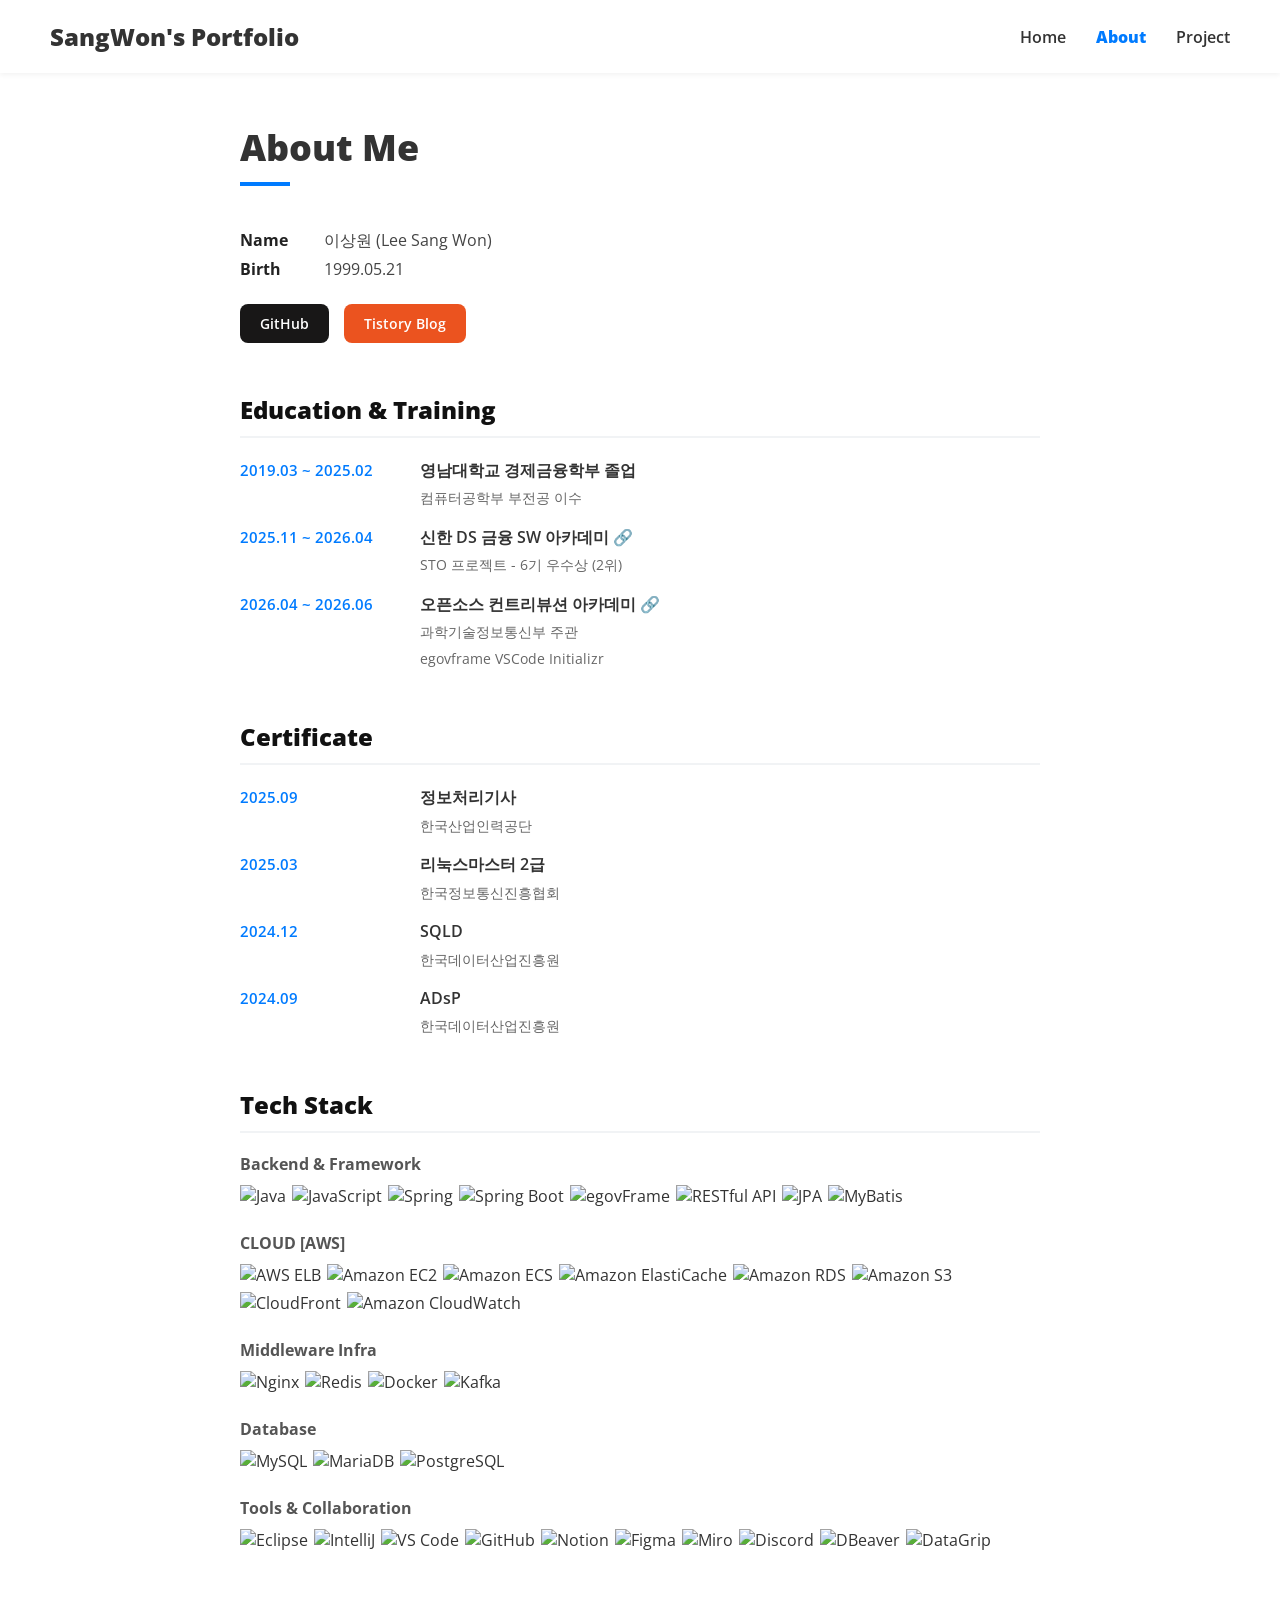
==== commit ac87dbb3: "fix sto" ====
--- a/about.html
+++ b/about.html
@@ -39,6 +39,7 @@
                     <div class="desc">
                         <a href="https://shinhanacademy.com/" target="_blank" class="link-hover">신한 DS 금융 SW 아카데미 🔗</a>
                     </div>
+                    <div class="sub-desc">STO 프로젝트 - 6기 우수상 (2위)</div>
                 </div>
             </li>
             <li>
@@ -48,6 +49,7 @@
                         <a href="https://oss.kr/pages/3" target="_blank" class="link-hover">오픈소스 컨트리뷰션 아카데미 🔗</a>
                     </div>
                     <div class="sub-desc">과학기술정보통신부 주관</div>
+                    <div class="sub-desc">egovframe VSCode Initializr</div>
                 </div>
             </li>
         </ul>
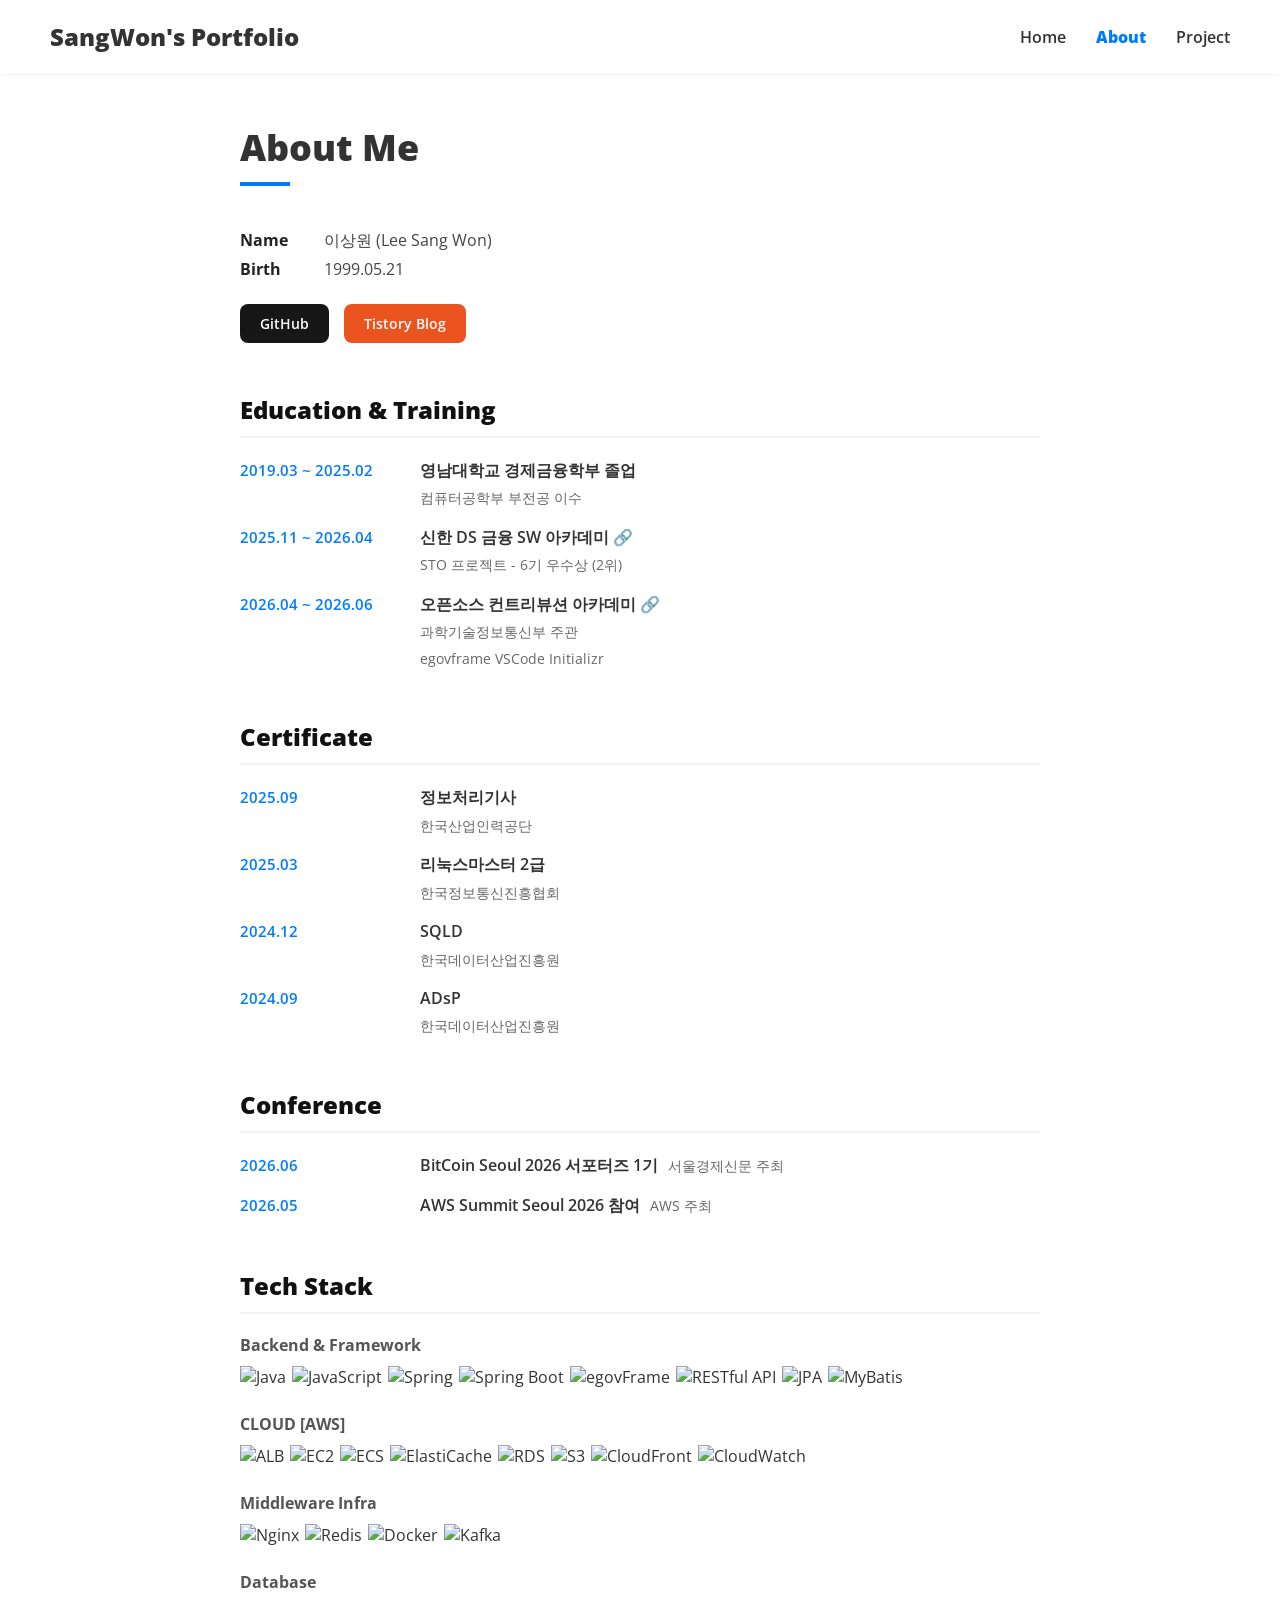
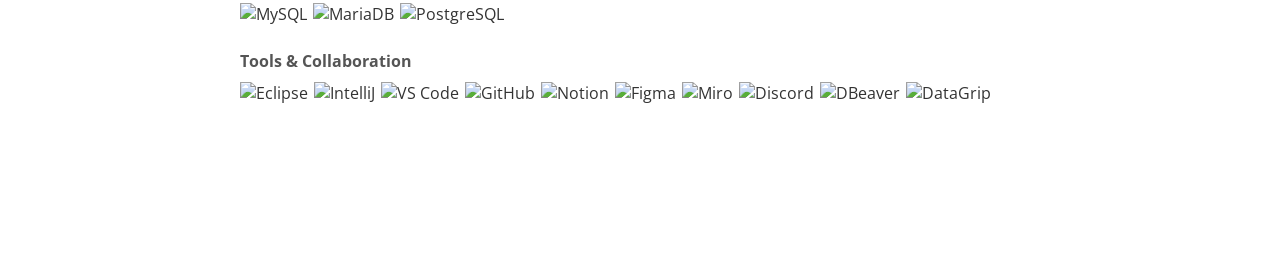
==== commit 6be5d69c: "fix project" ====
--- a/about.html
+++ b/about.html
@@ -86,6 +86,22 @@
             </li>
         </ul>
 
+        <h2 class="section-title">Conference</h2>
+        <ul class="history-list">
+            <li>
+                <div class="date">2026.06</div>
+                <div>
+                    <div class="desc">BitCoin Seoul 2026 서포터즈 1기 <span style="font-size: 0.85em; font-weight: normal; color: #666; margin-left: 6px;">서울경제신문 주최</span></div>
+                </div>
+            </li>
+            <li>
+                <div class="date">2026.05</div>
+                <div>
+                    <div class="desc">AWS Summit Seoul 2026 참여 <span style="font-size: 0.85em; font-weight: normal; color: #666; margin-left: 6px;">AWS 주최</span></div>
+                </div>
+            </li>
+        </ul>
+
         <h2 class="section-title">Tech Stack</h2>
         <div class="tech-stack">
             <!-- Backend & Framework -->
@@ -103,18 +119,17 @@
                 </div>
             </div>
 
-            <!-- CLOUD [AWS] -->
             <div class="stack-category">
                 <h4>CLOUD [AWS]</h4>
                 <div class="tags">
-                    <img src="https://img.shields.io/badge/AWS ELB (ALB)-8C4FFF?style=flat-square&logo=amazonwebservices&logoColor=white" alt="AWS ELB">
-                    <img src="https://img.shields.io/badge/Amazon EC2-FF9900?style=flat-square&logo=amazonec2&logoColor=white" alt="Amazon EC2">
-                    <img src="https://img.shields.io/badge/Amazon ECS-FF9900?style=flat-square&logo=amazonecs&logoColor=white" alt="Amazon ECS">
-                    <img src="https://img.shields.io/badge/Amazon ElastiCache-C925D1?style=flat-square&logo=amazonwebservices&logoColor=white" alt="Amazon ElastiCache">
-                    <img src="https://img.shields.io/badge/Amazon RDS-527FFF?style=flat-square&logo=amazonrds&logoColor=white" alt="Amazon RDS">
-                    <img src="https://img.shields.io/badge/Amazon S3-569A31?style=flat-square&logo=amazons3&logoColor=white" alt="Amazon S3">
-                    <img src="https://img.shields.io/badge/Amazon CloudFront-D05C4B?style=flat-square" alt="CloudFront">
-                    <img src="https://img.shields.io/badge/Amazon CloudWatch-FF4F8B?style=flat-square&logo=amazoncloudwatch&logoColor=white" alt="Amazon CloudWatch">
+                    <img src="https://img.shields.io/badge/ALB-8C4FFF?style=flat-square&logo=amazonwebservices&logoColor=white" alt="ALB">
+                    <img src="https://img.shields.io/badge/EC2-FF9900?style=flat-square&logo=amazonec2&logoColor=white" alt="EC2">
+                    <img src="https://img.shields.io/badge/ECS-FF9900?style=flat-square&logo=amazonecs&logoColor=white" alt="ECS">
+                    <img src="https://img.shields.io/badge/ElastiCache-C925D1?style=flat-square&logo=amazonwebservices&logoColor=white" alt="ElastiCache">
+                    <img src="https://img.shields.io/badge/RDS-527FFF?style=flat-square&logo=amazonrds&logoColor=white" alt="RDS">
+                    <img src="https://img.shields.io/badge/S3-569A31?style=flat-square&logo=amazons3&logoColor=white" alt="S3">
+                    <img src="https://img.shields.io/badge/CloudFront-D05C4B?style=flat-square" alt="CloudFront">
+                    <img src="https://img.shields.io/badge/CloudWatch-FF4F8B?style=flat-square&logo=amazoncloudwatch&logoColor=white" alt="CloudWatch">
                 </div>
             </div>
 
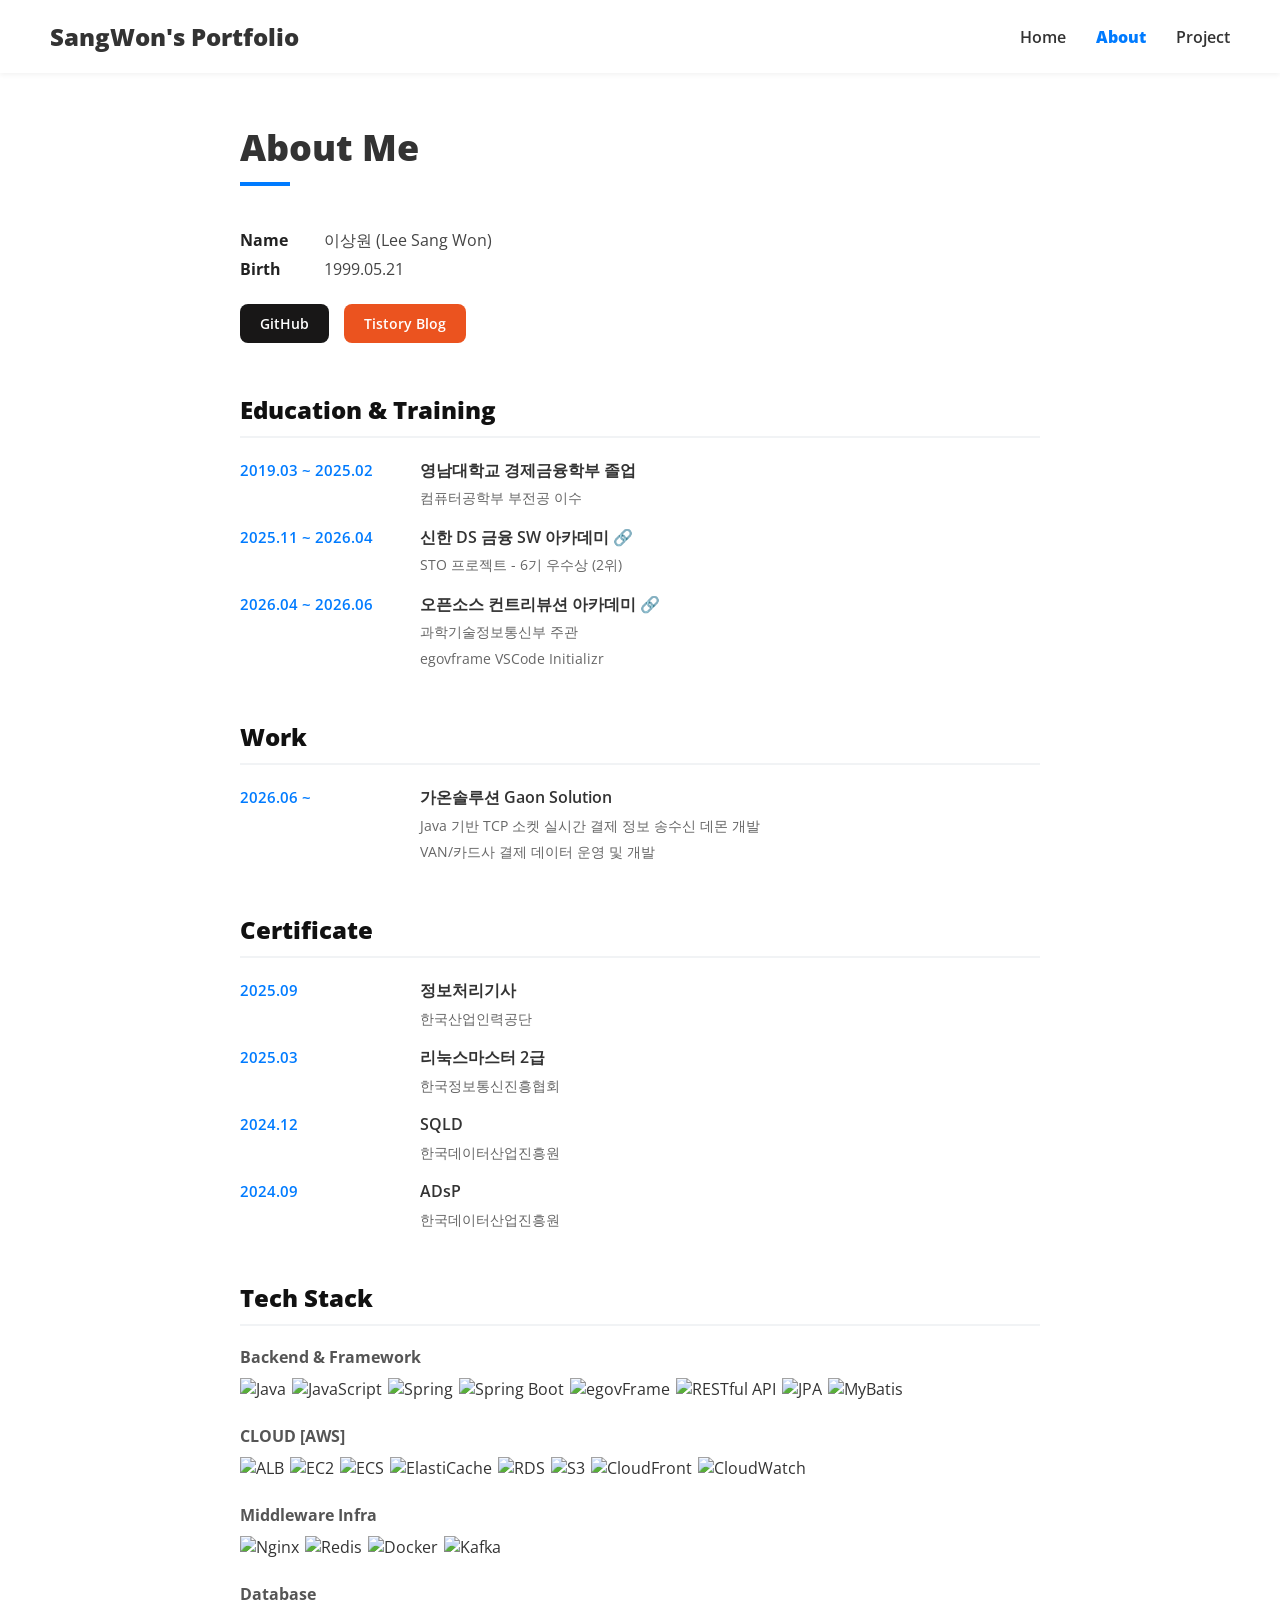
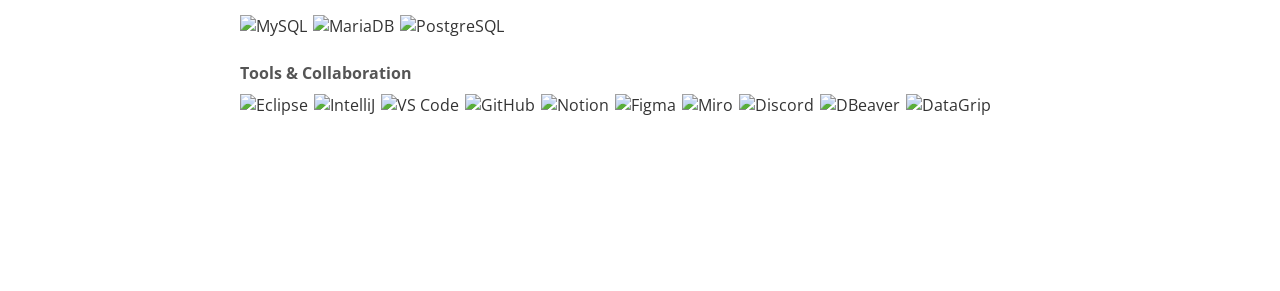
==== commit 53aa1e97: "fix about.html" ====
--- a/about.html
+++ b/about.html
@@ -54,6 +54,18 @@
             </li>
         </ul>
 
+        <h2 class="section-title">Work</h2>
+        <ul class="history-list">
+            <li>
+                <div class="date">2026.06 ~</div>
+                <div>
+                    <div class="desc">가온솔루션 Gaon Solution</div>
+                    <div class="sub-desc">Java 기반 TCP 소켓 실시간 결제 정보 송수신 데몬 개발</div>
+                    <div class="sub-desc">VAN/카드사 결제 데이터 운영 및 개발</div>
+                </div>
+            </li>
+        </ul>
+
         <h2 class="section-title">Certificate</h2>
         <ul class="history-list">
             <li>
@@ -82,22 +94,6 @@
                 <div>
                     <div class="desc">ADsP</div>
                     <div class="sub-desc">한국데이터산업진흥원</div>
-                </div>
-            </li>
-        </ul>
-
-        <h2 class="section-title">Conference</h2>
-        <ul class="history-list">
-            <li>
-                <div class="date">2026.06</div>
-                <div>
-                    <div class="desc">BitCoin Seoul 2026 서포터즈 1기 <span style="font-size: 0.85em; font-weight: normal; color: #666; margin-left: 6px;">서울경제신문 주최</span></div>
-                </div>
-            </li>
-            <li>
-                <div class="date">2026.05</div>
-                <div>
-                    <div class="desc">AWS Summit Seoul 2026 참여 <span style="font-size: 0.85em; font-weight: normal; color: #666; margin-left: 6px;">AWS 주최</span></div>
                 </div>
             </li>
         </ul>
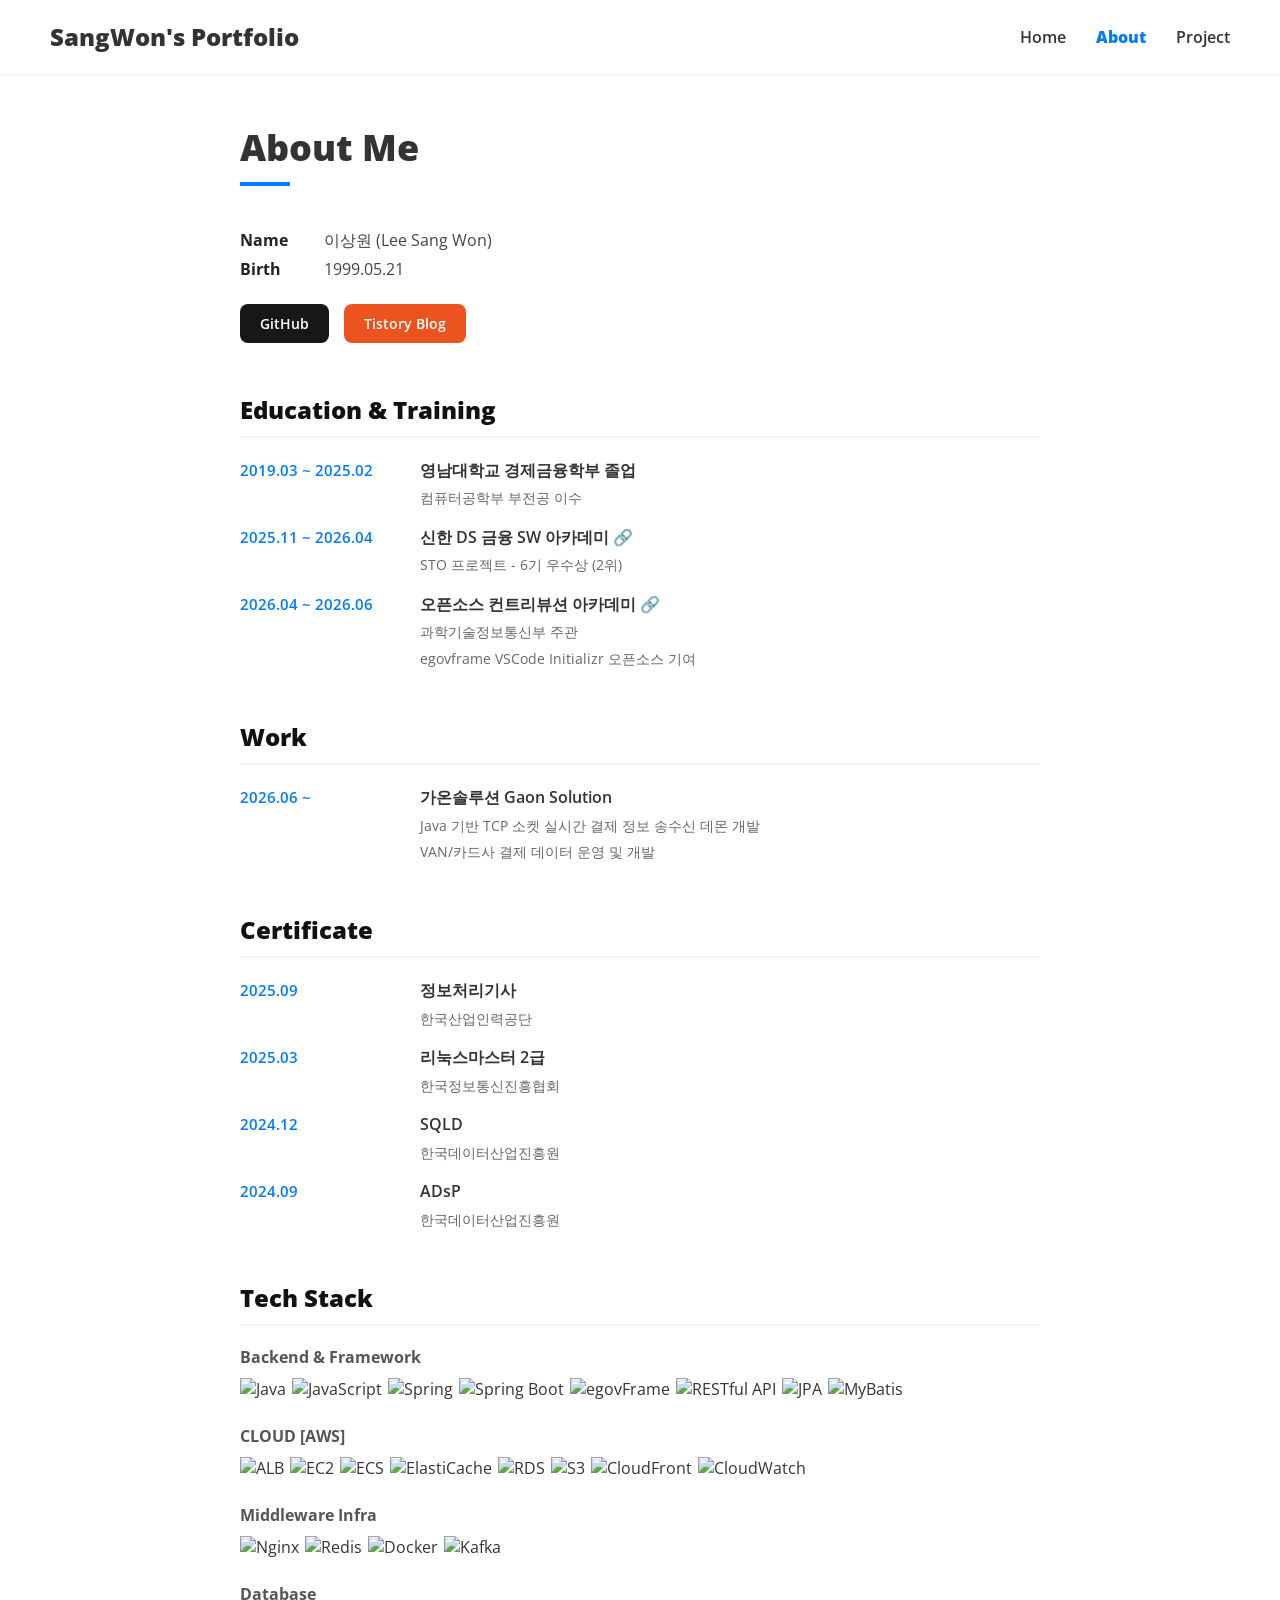
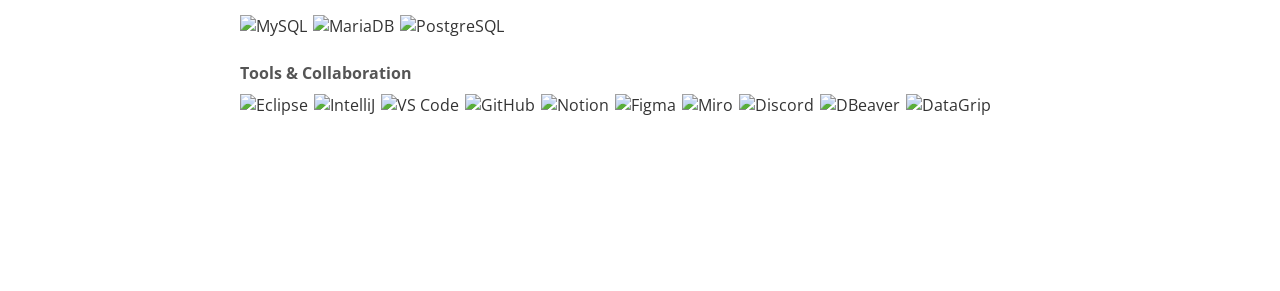
==== commit a882a1aa: "fix about.html" ====
--- a/about.html
+++ b/about.html
@@ -49,7 +49,9 @@
                         <a href="https://oss.kr/pages/3" target="_blank" class="link-hover">오픈소스 컨트리뷰션 아카데미 🔗</a>
                     </div>
                     <div class="sub-desc">과학기술정보통신부 주관</div>
-                    <div class="sub-desc">egovframe VSCode Initializr</div>
+                    <div class="sub-desc">
+                        <a href="https://github.com/eGovFramework/egovframe-vscode-initializr/pull/10" target="_blank" class="link-hover">egovframe VSCode Initializr 오픈소스 기여</a>
+                    </div>
                 </div>
             </li>
         </ul>
